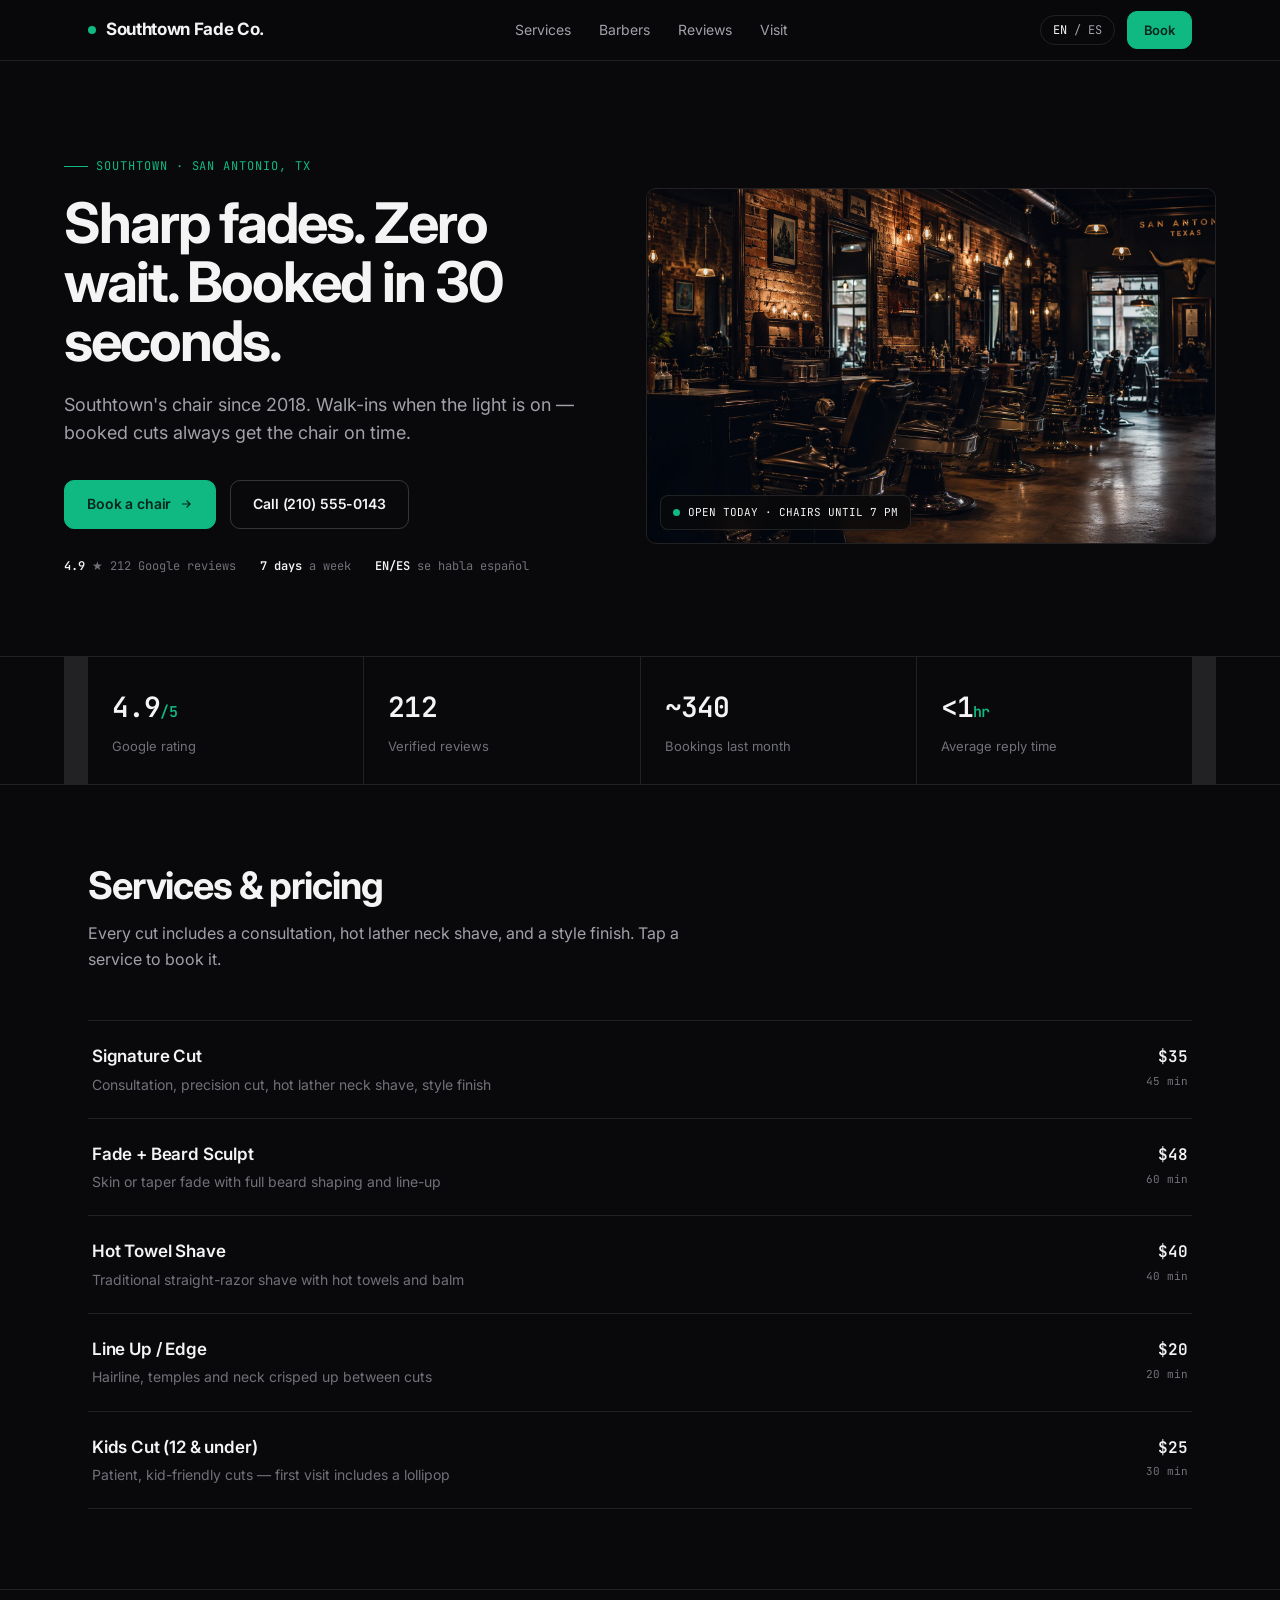
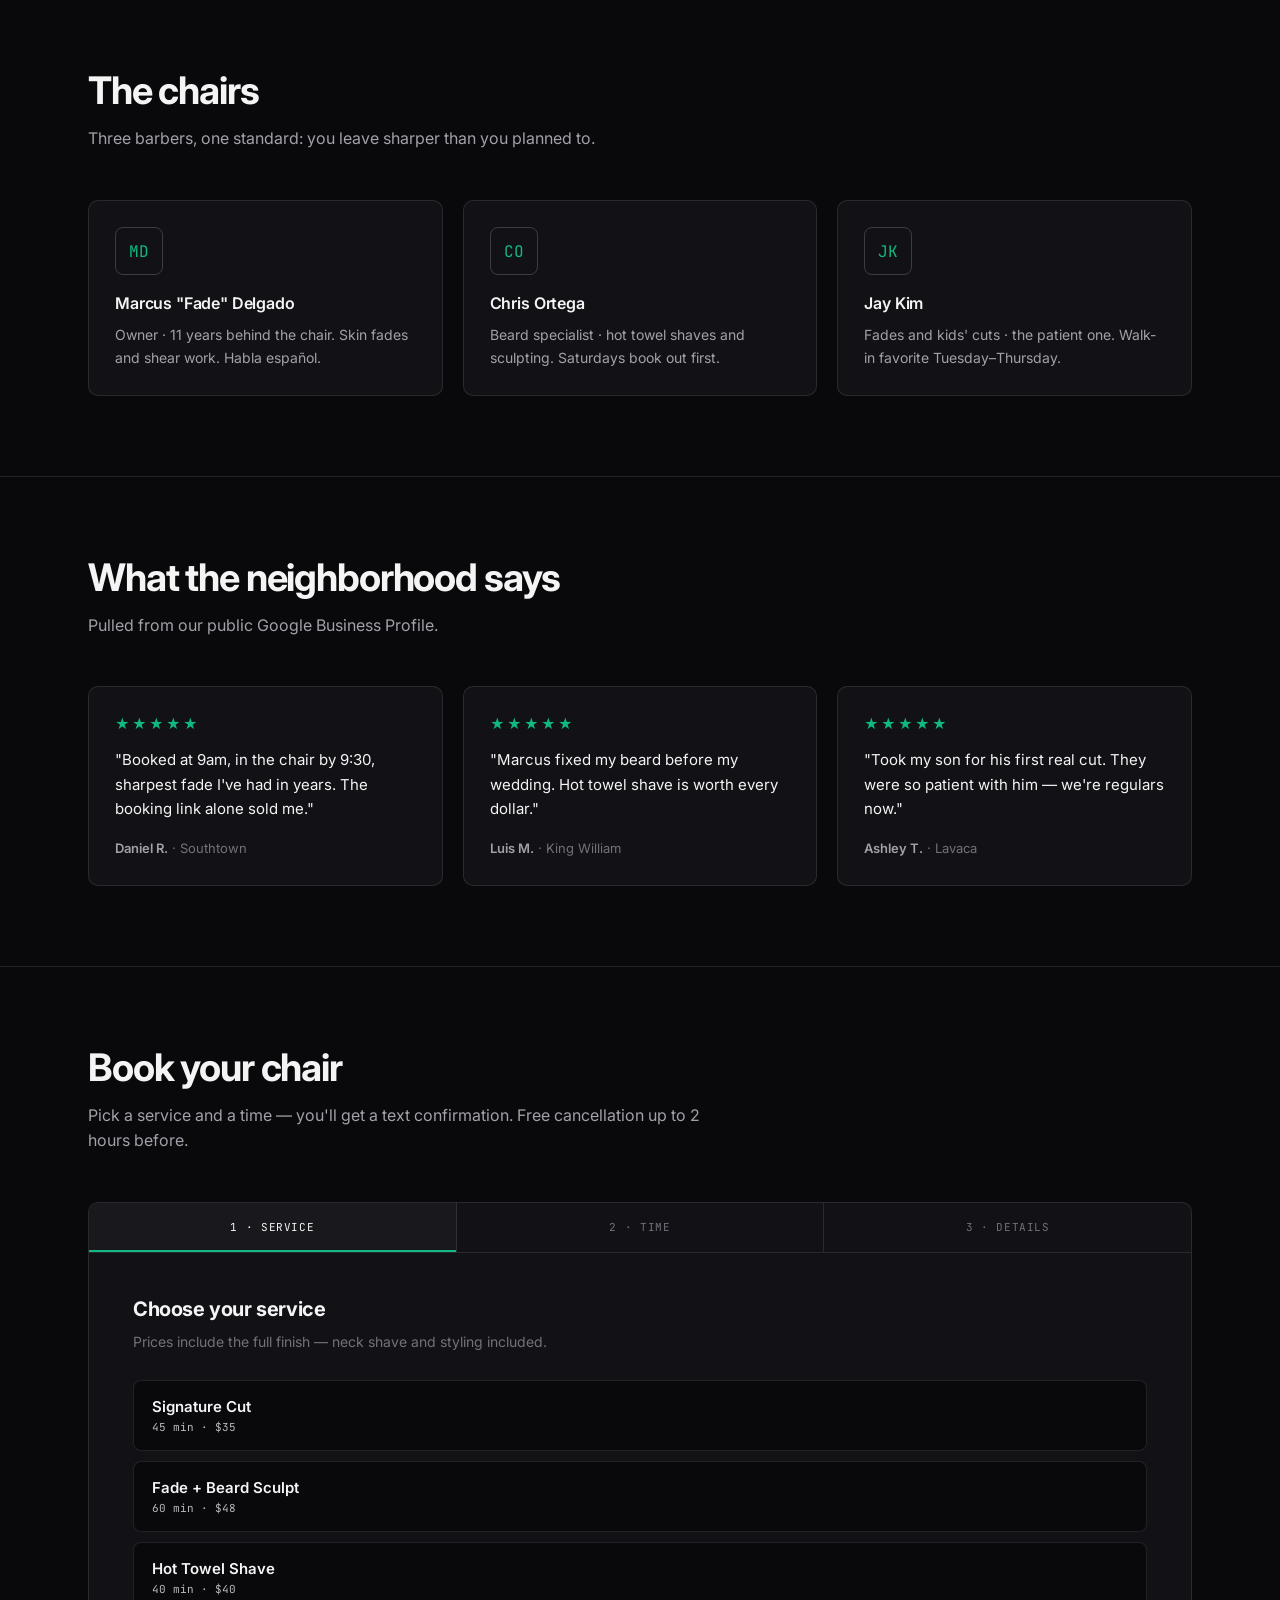
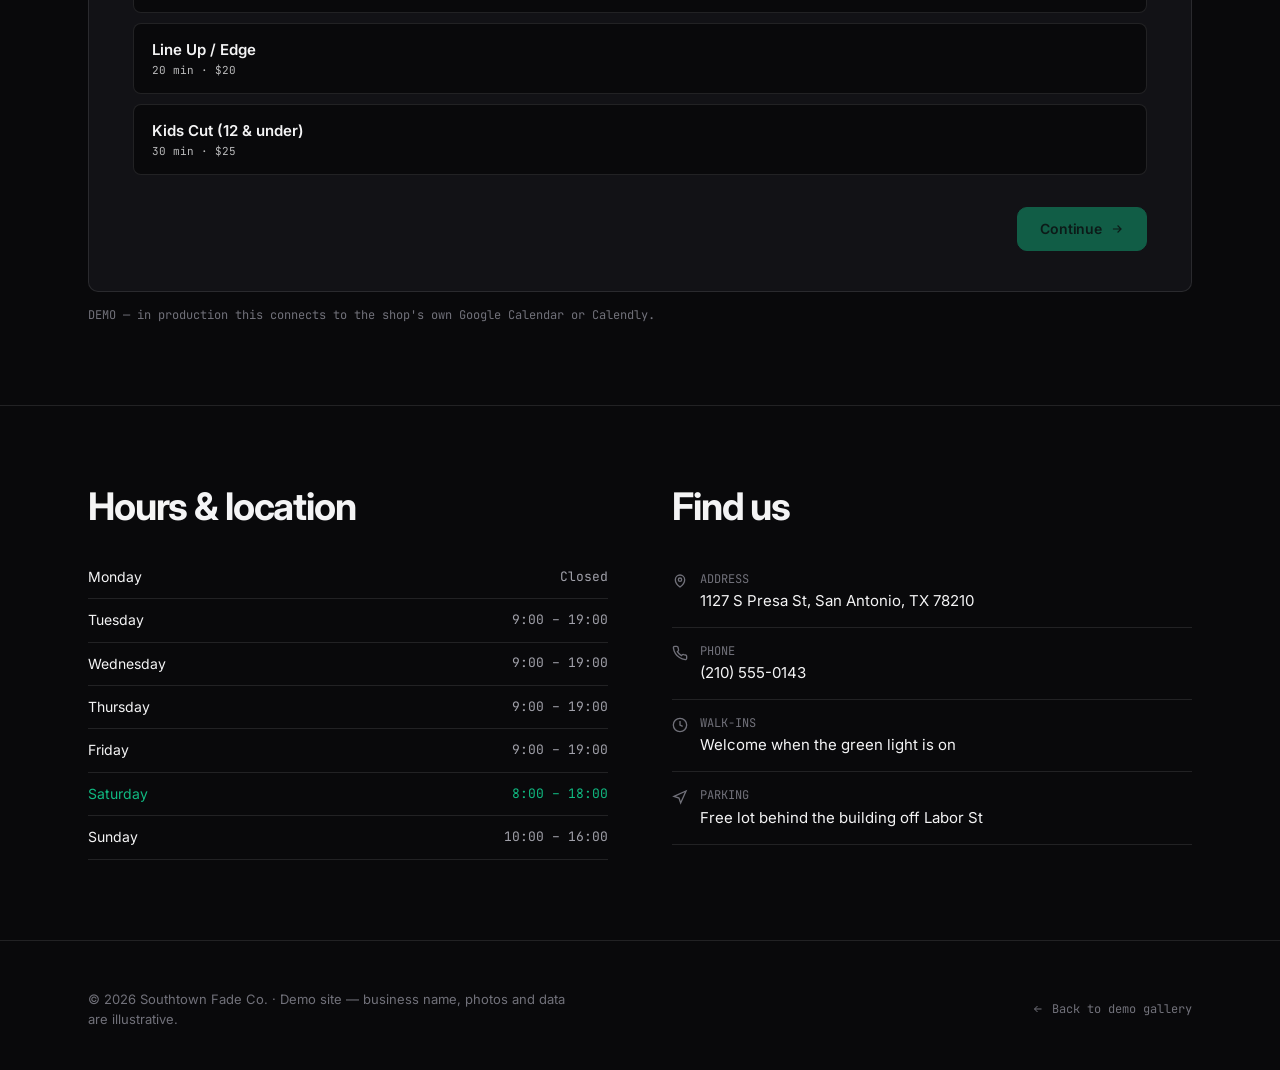
==== app/barbershop.html @ 854df6b5 "refactor: normalize app directory name from 'app 2' to 'app'" ====
<!DOCTYPE html>
<html lang="en">
<head>
<meta charset="UTF-8">
<meta name="viewport" content="width=device-width, initial-scale=1.0">
<title>Southtown Fade Co. — Barbershop · San Antonio, TX</title>
<meta name="description" content="Book a cut at Southtown Fade Co., San Antonio's Southtown barbershop. Fades, beard sculpting, hot towel shaves. Walk-ins welcome.">
<link rel="preconnect" href="https://fonts.googleapis.com">
<link rel="preconnect" href="https://fonts.gstatic.com" crossorigin>
<link href="https://fonts.googleapis.com/css2?family=Inter:wght@400;500;600;700;800&family=JetBrains+Mono:wght@400;500;600&display=swap" rel="stylesheet">
<link rel="stylesheet" href="assets/css/main.css">
<style>:root { --accent: #10b981; }</style>
</head>
<body>

<nav class="nav">
  <div class="container nav-inner">
    <a class="brand" href="#top"><span class="brand-dot"></span>Southtown Fade Co.</a>
    <div class="nav-links">
      <a href="#services" data-i18n="navServices">Services</a>
      <a href="#barbers" data-i18n="navBarbers">Barbers</a>
      <a href="#reviews" data-i18n="navReviews">Reviews</a>
      <a href="#visit" data-i18n="navVisit">Visit</a>
    </div>
    <div class="nav-right">
      <button type="button" class="lang-toggle"><span class="active-lang">EN</span>&nbsp;/&nbsp;<span data-i18n="otherLang">ES</span></button>
      <a class="btn btn-primary btn-sm" href="#book" data-i18n="navBook">Book</a>
    </div>
  </div>
</nav>

<header class="hero" id="top">
  <div class="container hero-grid">
    <div>
      <div class="eyebrow" data-i18n="eyebrow">SOUTHTOWN · SAN ANTONIO, TX</div>
      <h1 data-i18n="h1">Sharp fades. Zero wait. Booked in 30 seconds.</h1>
      <p class="lede" data-i18n="lede">Southtown's chair since 2018. Walk-ins when the light is on — booked cuts always get the chair on time.</p>
      <div class="hero-ctas">
        <a class="btn btn-primary" href="#book"><span data-i18n="ctaBook">Book a chair</span> <svg width="14" height="14" viewBox="0 0 24 24" fill="none" stroke="currentColor" stroke-width="2"><path d="M5 12h14M13 6l6 6-6 6"/></svg></a>
        <a class="btn btn-ghost" href="tel:+12105550143" data-i18n="ctaCall">Call (210) 555-0143</a>
      </div>
      <div class="hero-trust">
        <div class="trust-item"><strong>4.9</strong> <span data-i18n="trust1">★ 212 Google reviews</span></div>
        <div class="trust-item"><strong data-i18n="trust2v">7 days</strong> <span data-i18n="trust2">a week</span></div>
        <div class="trust-item"><strong>EN/ES</strong> <span data-i18n="trust3">se habla español</span></div>
      </div>
    </div>
    <div class="hero-media">
      <img src="assets/img/barbershop-hero.png" alt="Inside Southtown Fade Co.">
      <div class="hero-badge"><span class="pulse"></span><span data-i18n="badge">OPEN TODAY · CHAIRS UNTIL 7 PM</span></div>
    </div>
  </div>
</header>

<div class="metrics">
  <div class="container metrics-row">
    <div class="metric"><div class="metric-value">4.9<span class="unit">/5</span></div><div class="metric-label" data-i18n="m1">Google rating</div></div>
    <div class="metric"><div class="metric-value">212</div><div class="metric-label" data-i18n="m2">Verified reviews</div></div>
    <div class="metric"><div class="metric-value">~340</div><div class="metric-label" data-i18n="m3">Bookings last month</div></div>
    <div class="metric"><div class="metric-value">&lt;1<span class="unit">hr</span></div><div class="metric-label" data-i18n="m4">Average reply time</div></div>
  </div>
</div>

<section class="section" id="services">
  <div class="container">
    <div class="section-head">
      <h2 data-i18n="svcH">Services &amp; pricing</h2>
      <p data-i18n="svcP">Every cut includes a consultation, hot lather neck shave, and a style finish. Tap a service to book it.</p>
    </div>
    <div class="rows">
      <a class="row-item" href="#book"><div class="row-main"><div class="row-name" data-i18n="sv1n">Signature Cut</div><div class="row-desc" data-i18n="sv1d">Consultation, precision cut, hot lather neck shave, style finish</div></div><div class="row-meta"><div class="row-price">$35</div><div class="row-sub" data-i18n="d45">45 min</div></div></a>
      <a class="row-item" href="#book"><div class="row-main"><div class="row-name" data-i18n="sv2n">Fade + Beard Sculpt</div><div class="row-desc" data-i18n="sv2d">Skin or taper fade with full beard shaping and line-up</div></div><div class="row-meta"><div class="row-price">$48</div><div class="row-sub" data-i18n="d60">60 min</div></div></a>
      <a class="row-item" href="#book"><div class="row-main"><div class="row-name" data-i18n="sv3n">Hot Towel Shave</div><div class="row-desc" data-i18n="sv3d">Traditional straight-razor shave with hot towels and balm</div></div><div class="row-meta"><div class="row-price">$40</div><div class="row-sub" data-i18n="d40">40 min</div></div></a>
      <a class="row-item" href="#book"><div class="row-main"><div class="row-name" data-i18n="sv4n">Line Up / Edge</div><div class="row-desc" data-i18n="sv4d">Hairline, temples and neck crisped up between cuts</div></div><div class="row-meta"><div class="row-price">$20</div><div class="row-sub" data-i18n="d20">20 min</div></div></a>
      <a class="row-item" href="#book"><div class="row-main"><div class="row-name" data-i18n="sv5n">Kids Cut (12 &amp; under)</div><div class="row-desc" data-i18n="sv5d">Patient, kid-friendly cuts — first visit includes a lollipop</div></div><div class="row-meta"><div class="row-price">$25</div><div class="row-sub" data-i18n="d30">30 min</div></div></a>
    </div>
  </div>
</section>

<section class="section" id="barbers">
  <div class="container">
    <div class="section-head">
      <h2 data-i18n="teamH">The chairs</h2>
      <p data-i18n="teamP">Three barbers, one standard: you leave sharper than you planned to.</p>
    </div>
    <div class="grid-3">
      <div class="card"><span class="mono" style="display:block; width:48px; height:48px; border:1px solid var(--border-strong); border-radius:8px; text-align:center; line-height:48px; margin-bottom:16px; color:var(--emerald);">MD</span><h3>Marcus "Fade" Delgado</h3><p data-i18n="t1p">Owner · 11 years behind the chair. Skin fades and shear work. Habla español.</p></div>
      <div class="card"><span class="mono" style="display:block; width:48px; height:48px; border:1px solid var(--border-strong); border-radius:8px; text-align:center; line-height:48px; margin-bottom:16px; color:var(--emerald);">CO</span><h3>Chris Ortega</h3><p data-i18n="t2p">Beard specialist · hot towel shaves and sculpting. Saturdays book out first.</p></div>
      <div class="card"><span class="mono" style="display:block; width:48px; height:48px; border:1px solid var(--border-strong); border-radius:8px; text-align:center; line-height:48px; margin-bottom:16px; color:var(--emerald);">JK</span><h3>Jay Kim</h3><p data-i18n="t3p">Fades and kids' cuts · the patient one. Walk-in favorite Tuesday–Thursday.</p></div>
    </div>
  </div>
</section>

<section class="section" id="reviews">
  <div class="container">
    <div class="section-head">
      <h2 data-i18n="revH">What the neighborhood says</h2>
      <p data-i18n="revP">Pulled from our public Google Business Profile.</p>
    </div>
    <div class="grid-3">
      <div class="card"><div class="stars">★★★★★</div><blockquote data-i18n="r1">"Booked at 9am, in the chair by 9:30, sharpest fade I've had in years. The booking link alone sold me."</blockquote><div class="who"><strong>Daniel R.</strong> · Southtown</div></div>
      <div class="card"><div class="stars">★★★★★</div><blockquote data-i18n="r2">"Marcus fixed my beard before my wedding. Hot towel shave is worth every dollar."</blockquote><div class="who"><strong>Luis M.</strong> · King William</div></div>
      <div class="card"><div class="stars">★★★★★</div><blockquote data-i18n="r3">"Took my son for his first real cut. They were so patient with him — we're regulars now."</blockquote><div class="who"><strong>Ashley T.</strong> · Lavaca</div></div>
    </div>
  </div>
</section>

<section class="section" id="book">
  <div class="container">
    <div class="section-head">
      <h2 data-i18n="bookH">Book your chair</h2>
      <p data-i18n="bookP">Pick a service and a time — you'll get a text confirmation. Free cancellation up to 2 hours before.</p>
    </div>
    <div id="booking-root"></div>
    <p class="note" data-i18n="bookNote">DEMO — in production this connects to the shop's own Google Calendar or Calendly.</p>
  </div>
</section>

<section class="section" id="visit">
  <div class="container info-grid">
    <div>
      <div class="section-head" style="margin-bottom:28px;">
        <h2 data-i18n="visitH">Hours &amp; location</h2>
      </div>
      <table class="hours-table">
        <tr data-day="mon"><td data-i18n="dayMon">Monday</td><td data-i18n="closed">Closed</td></tr>
        <tr data-day="tue"><td data-i18n="dayTue">Tuesday</td><td>9:00 – 19:00</td></tr>
        <tr data-day="wed"><td data-i18n="dayWed">Wednesday</td><td>9:00 – 19:00</td></tr>
        <tr data-day="thu"><td data-i18n="dayThu">Thursday</td><td>9:00 – 19:00</td></tr>
        <tr data-day="fri"><td data-i18n="dayFri">Friday</td><td>9:00 – 19:00</td></tr>
        <tr data-day="sat"><td data-i18n="daySat">Saturday</td><td>8:00 – 18:00</td></tr>
        <tr data-day="sun"><td data-i18n="daySun">Sunday</td><td>10:00 – 16:00</td></tr>
      </table>
    </div>
    <div>
      <div class="section-head" style="margin-bottom:28px;">
        <h2 data-i18n="findH">Find us</h2>
      </div>
      <div class="info-line"><svg width="16" height="16" viewBox="0 0 24 24" fill="none" stroke="currentColor" stroke-width="2"><path d="M12 21s-7-5.1-7-11a7 7 0 1 1 14 0c0 5.9-7 11-7 11z"/><circle cx="12" cy="10" r="2.5"/></svg><div><span class="lbl" data-i18n="lblAddress">ADDRESS</span><a href="https://www.google.com/maps/search/?api=1&query=1127+S+Presa+St+San+Antonio+TX+78210" target="_blank" rel="noopener" data-i18n="addr">1127 S Presa St, San Antonio, TX 78210</a></div></div>
      <div class="info-line"><svg width="16" height="16" viewBox="0 0 24 24" fill="none" stroke="currentColor" stroke-width="2"><path d="M22 16.9v3a2 2 0 0 1-2.2 2 19.8 19.8 0 0 1-8.6-3.1 19.5 19.5 0 0 1-6-6A19.8 19.8 0 0 1 2.1 4.2 2 2 0 0 1 4.1 2h3a2 2 0 0 1 2 1.7c.1 1 .4 2 .7 2.9a2 2 0 0 1-.4 2.1L8.1 10a16 16 0 0 0 6 6l1.3-1.3a2 2 0 0 1 2.1-.4c.9.3 1.9.6 2.9.7a2 2 0 0 1 1.6 2z"/></svg><div><span class="lbl" data-i18n="lblPhone">PHONE</span><a href="tel:+12105550143" data-i18n="phone">(210) 555-0143</a></div></div>
      <div class="info-line"><svg width="16" height="16" viewBox="0 0 24 24" fill="none" stroke="currentColor" stroke-width="2"><circle cx="12" cy="12" r="10"/><path d="M12 6v6l4 2"/></svg><div><span class="lbl" data-i18n="lblWalk">WALK-INS</span><span data-i18n="walkin">Welcome when the green light is on</span></div></div>
      <div class="info-line"><svg width="16" height="16" viewBox="0 0 24 24" fill="none" stroke="currentColor" stroke-width="2"><path d="M3 11l18-8-8 18-2.5-7.5z"/></svg><div><span class="lbl" data-i18n="lblPark">PARKING</span><span data-i18n="park">Free lot behind the building off Labor St</span></div></div>
    </div>
  </div>
</section>

<footer class="footer">
  <div class="container footer-inner">
    <p data-i18n="footP">© 2026 Southtown Fade Co. · Demo site — business name, photos and data are illustrative.</p>
    <a class="back-link" href="index.html"><svg width="12" height="12" viewBox="0 0 24 24" fill="none" stroke="currentColor" stroke-width="2"><path d="M19 12H5M11 18l-6-6 6-6"/></svg> <span data-i18n="backGallery">Back to demo gallery</span></a>
  </div>
</footer>

<div class="action-bar">
  <a class="btn btn-ghost" href="tel:+12105550143" data-i18n="abCall">Call now</a>
  <a class="btn btn-primary" href="#book" data-i18n="abBook">Book a chair</a>
</div>

<script>
window.DEMO_SERVICES = [
  { name: "Signature Cut", duration: "45 min", price: "$35" },
  { name: "Fade + Beard Sculpt", duration: "60 min", price: "$48" },
  { name: "Hot Towel Shave", duration: "40 min", price: "$40" },
  { name: "Line Up / Edge", duration: "20 min", price: "$20" },
  { name: "Kids Cut (12 & under)", duration: "30 min", price: "$25" }
];
window.DEMO_BOOKING_TEXT = {
  en: { step1: "SERVICE", step2: "TIME", step3: "DETAILS", s1t: "Choose your service", s1h: "Prices include the full finish — neck shave and styling included.", s2t: "Pick a time", s2h: "Today and tomorrow's live availability.", s3t: "Your details", s3h: "We text a confirmation within minutes.", svc: "SERVICE:", time: "TIME:", next: "Continue", back: "Back", name: "Full name", phone: "Mobile phone", errName: "Please enter your name", errPhone: "Enter a valid phone number", confirm: "Confirm booking", doneT: "You're on the books", doneP: "Demo confirmation — in production you'd get a text and a calendar invite now.", again: "Book another" },
  es: { step1: "SERVICIO", step2: "HORA", step3: "DATOS", s1t: "Elija su servicio", s1h: "Los precios incluyen el acabado completo.", s2t: "Elija una hora", s2h: "Disponibilidad de hoy y mañana.", s3t: "Sus datos", s3h: "Le enviamos un mensaje de confirmación en minutos.", svc: "SERVICIO:", time: "HORA:", next: "Continuar", back: "Atrás", name: "Nombre completo", phone: "Teléfono móvil", errName: "Ingrese su nombre", errPhone: "Ingrese un número válido", confirm: "Confirmar cita", doneT: "Cita registrada", doneP: "Confirmación de demo — en producción recibiría un mensaje y una invitación de calendario.", again: "Reservar otra" }
};
window.I18N = {
  en: {
    navServices: "Services", navBarbers: "Barbers", navReviews: "Reviews", navVisit: "Visit", navBook: "Book", otherLang: "ES",
    eyebrow: "SOUTHTOWN · SAN ANTONIO, TX",
    h1: "Sharp fades. Zero wait. Booked in 30 seconds.",
    lede: "Southtown's chair since 2018. Walk-ins when the light is on — booked cuts always get the chair on time.",
    ctaBook: "Book a chair", ctaCall: "Call (210) 555-0143",
    trust1: "★ 212 Google reviews", trust2: "a week", trust2v: "7 days", trust3: "se habla español",
    badge: "OPEN TODAY · CHAIRS UNTIL 7 PM",
    m1: "Google rating", m2: "Verified reviews", m3: "Bookings last month", m4: "Average reply time",
    svcH: "Services & pricing", svcP: "Every cut includes a consultation, hot lather neck shave, and a style finish. Tap a service to book it.",
    sv1n: "Signature Cut", sv1d: "Consultation, precision cut, hot lather neck shave, style finish", d45: "45 min",
    sv2n: "Fade + Beard Sculpt", sv2d: "Skin or taper fade with full beard shaping and line-up", d60: "60 min",
    sv3n: "Hot Towel Shave", sv3d: "Traditional straight-razor shave with hot towels and balm", d40: "40 min",
    sv4n: "Line Up / Edge", sv4d: "Hairline, temples and neck crisped up between cuts", d20: "20 min",
    sv5n: "Kids Cut (12 & under)", sv5d: "Patient, kid-friendly cuts — first visit includes a lollipop", d30: "30 min",
    teamH: "The chairs", teamP: "Three barbers, one standard: you leave sharper than you planned to.",
    t1p: "Owner · 11 years behind the chair. Skin fades and shear work. Habla español.",
    t2p: "Beard specialist · hot towel shaves and sculpting. Saturdays book out first.",
    t3p: "Fades and kids' cuts · the patient one. Walk-in favorite Tuesday–Thursday.",
    revH: "What the neighborhood says", revP: "Pulled from our public Google Business Profile.",
    r1: "\"Booked at 9am, in the chair by 9:30, sharpest fade I've had in years. The booking link alone sold me.\"",
    r2: "\"Marcus fixed my beard before my wedding. Hot towel shave is worth every dollar.\"",
    r3: "\"Took my son for his first real cut. They were so patient with him — we're regulars now.\"",
    bookH: "Book your chair", bookP: "Pick a service and a time — you'll get a text confirmation. Free cancellation up to 2 hours before.",
    bookNote: "DEMO — in production this connects to the shop's own Google Calendar or Calendly.",
    visitH: "Hours & location", findH: "Find us",
    dayMon: "Monday", dayTue: "Tuesday", dayWed: "Wednesday", dayThu: "Thursday", dayFri: "Friday", daySat: "Saturday", daySun: "Sunday", closed: "Closed",
    lblAddress: "ADDRESS", addr: "1127 S Presa St, San Antonio, TX 78210", lblPhone: "PHONE", phone: "(210) 555-0143",
    lblWalk: "WALK-INS", walkin: "Welcome when the green light is on", lblPark: "PARKING", park: "Free lot behind the building off Labor St",
    footP: "© 2026 Southtown Fade Co. · Demo site — business name, photos and data are illustrative.",
    backGallery: "Back to demo gallery", abCall: "Call now", abBook: "Book a chair"
  },
  es: {
    navServices: "Servicios", navBarbers: "Barberos", navReviews: "Reseñas", navVisit: "Visítanos", navBook: "Cita", otherLang: "EN",
    eyebrow: "SOUTHTOWN · SAN ANTONIO, TX",
    h1: "Cortes precisos. Sin espera. Cita en 30 segundos.",
    lede: "La silla de Southtown desde 2018. Sin cita cuando el letrero está encendido — con cita, la silla le espera a tiempo.",
    ctaBook: "Reservar silla", ctaCall: "Llamar (210) 555-0143",
    trust1: "★ 212 reseñas de Google", trust2: "a la semana", trust2v: "7 días", trust3: "se habla español",
    badge: "ABIERTO HOY · SILLAS HASTA LAS 7 PM",
    m1: "Calificación en Google", m2: "Reseñas verificadas", m3: "Citas el mes pasado", m4: "Tiempo de respuesta",
    svcH: "Servicios y precios", svcP: "Cada corte incluye consulta, afeitado de nuca con toalla caliente y peinado final. Toque un servicio para reservarlo.",
    sv1n: "Corte Signature", sv1d: "Consulta, corte de precisión, nuca con toalla caliente, peinado final", d45: "45 min",
    sv2n: "Fade + Barba", sv2d: "Fade a piel o degradado con perfilado completo de barba", d60: "60 min",
    sv3n: "Afeitado a Navaja", sv3d: "Afeitado tradicional con toallas calientes y bálsamo", d40: "40 min",
    sv4n: "Perfilado", sv4d: "Línea, patillas y nuca definidas entre cortes", d20: "20 min",
    sv5n: "Corte niños (12 o menos)", sv5d: "Cortes pacientes para niños — la primera visita incluye paleta", d30: "30 min",
    teamH: "Las sillas", teamP: "Tres barberos, un solo estándar: sale más nítido de lo que planeaba.",
    t1p: "Dueño · 11 años de experiencia. Fades a piel y tijera. Habla español.",
    t2p: "Especialista en barba · afeitados con toalla caliente. Los sábados se llenan primero.",
    t3p: "Fades y cortes de niños · el paciente. Favorito de los que llegan sin cita de martes a jueves.",
    revH: "Lo que dice el vecindario", revP: "Tomadas de nuestro perfil público de Google Business.",
    r1: "\"Reservé a las 9am, a las 9:30 estaba en la silla. El fade más preciso que he tenido en años.\"",
    r2: "\"Marcus arregló mi barba antes de mi boda. El afeitado con toalla caliente vale cada dólar.\"",
    r3: "\"Llevé a mi hijo a su primer corte de verdad. Tanta paciencia con él — ya somos clientes fijos.\"",
    bookH: "Reserve su silla", bookP: "Elija servicio y hora — recibirá confirmación por mensaje. Cancelación gratis hasta 2 horas antes.",
    bookNote: "DEMO — en producción esto se conecta al Google Calendar o Calendly de la barbería.",
    visitH: "Horarios y ubicación", findH: "Encuéntrenos",
    dayMon: "Lunes", dayTue: "Martes", dayWed: "Miércoles", dayThu: "Jueves", dayFri: "Viernes", daySat: "Sábado", daySun: "Domingo", closed: "Cerrado",
    lblAddress: "DIRECCIÓN", addr: "1127 S Presa St, San Antonio, TX 78210", lblPhone: "TELÉFONO", phone: "(210) 555-0143",
    lblWalk: "SIN CITA", walkin: "Bienvenidos cuando el letrero verde está encendido", lblPark: "ESTACIONAMIENTO", park: "Lote gratis detrás del edificio por Labor St",
    footP: "© 2026 Southtown Fade Co. · Sitio demo — nombre, fotos y datos son ilustrativos.",
    backGallery: "Volver a la galería", abCall: "Llamar", abBook: "Reservar"
  }
};
</script>
<script src="assets/js/main.js"></script>
</body>
</html>
---- app/assets/css/main.css ----
/* ============================================================
   Dark Modern demo system — Zinc-950 canvas, 1px borders,
   Inter tight + JetBrains Mono. No shadows, no gradients.
   ============================================================ */

:root {
  --bg: #09090b;
  --surface: #121216;
  --surface-2: #18181d;
  --border: rgba(255, 255, 255, 0.1);
  --border-strong: rgba(255, 255, 255, 0.18);
  --text: #f4f4f5;
  --muted: #a1a1aa;
  --faint: #71717a;
  --emerald: #10b981;
  --cobalt: #3b82f6;
  --danger: #f87171;
  --sans: "Inter", -apple-system, BlinkMacSystemFont, "Segoe UI", Roboto, sans-serif;
  --mono: "JetBrains Mono", ui-monospace, SFMono-Regular, Menlo, monospace;
  --ease: cubic-bezier(0.2, 1, 0.2, 1);
  --radius: 10px;
}

* { margin: 0; padding: 0; box-sizing: border-box; }

html { scroll-behavior: smooth; }

body {
  background: var(--bg);
  color: var(--text);
  font-family: var(--sans);
  font-size: 16px;
  line-height: 1.6;
  -webkit-font-smoothing: antialiased;
  padding-bottom: 72px; /* room for mobile action bar */
}

img { display: block; max-width: 100%; }

a { color: inherit; text-decoration: none; }

.container { max-width: 1152px; margin: 0 auto; padding: 0 24px; }

.mono { font-family: var(--mono); }

::selection { background: rgba(16, 185, 129, 0.3); }

:focus-visible {
  outline: 2px solid var(--cobalt);
  outline-offset: 2px;
  border-radius: 4px;
}

/* ---------- Nav ---------- */
.nav {
  position: sticky;
  top: 0;
  z-index: 50;
  background: rgba(9, 9, 11, 0.82);
  backdrop-filter: blur(12px);
  border-bottom: 1px solid var(--border);
}
.nav-inner {
  display: flex;
  align-items: center;
  justify-content: space-between;
  height: 60px;
  gap: 16px;
}
.brand {
  font-weight: 700;
  letter-spacing: -0.02em;
  font-size: 17px;
  display: flex;
  align-items: center;
  gap: 10px;
  white-space: nowrap;
}
.brand-dot { width: 8px; height: 8px; border-radius: 50%; background: var(--accent, var(--emerald)); }
.nav-links { display: flex; gap: 28px; align-items: center; }
.nav-links a {
  font-size: 14px;
  color: var(--muted);
  transition: color 160ms var(--ease);
}
.nav-links a:hover { color: var(--text); }
.nav-right { display: flex; align-items: center; gap: 12px; }
@media (max-width: 899px) { .nav-links { display: none; } }

.lang-toggle {
  font-family: var(--mono);
  font-size: 12px;
  color: var(--muted);
  border: 1px solid var(--border);
  background: transparent;
  border-radius: 999px;
  padding: 6px 12px;
  cursor: pointer;
  transition: border-color 160ms var(--ease), color 160ms var(--ease);
}
.lang-toggle:hover { border-color: var(--border-strong); color: var(--text); }
.lang-toggle .active-lang { color: var(--text); }

/* ---------- Buttons ---------- */
.btn {
  display: inline-flex;
  align-items: center;
  justify-content: center;
  gap: 8px;
  font-family: var(--sans);
  font-size: 14px;
  font-weight: 600;
  letter-spacing: -0.01em;
  padding: 12px 22px;
  border-radius: var(--radius);
  border: 1px solid transparent;
  cursor: pointer;
  transition: background 180ms var(--ease), border-color 180ms var(--ease), color 180ms var(--ease);
  min-height: 44px;
}
.btn svg { transition: transform 180ms var(--ease); }
.btn:hover svg { transform: translateX(3px); }
.btn-primary { background: var(--accent, var(--emerald)); color: #06251b; border-color: var(--accent, var(--emerald)); }
.btn-primary:hover { filter: brightness(1.1); }
.btn-cobalt { background: var(--cobalt); color: #fff; border-color: var(--cobalt); }
.btn-cobalt:hover { filter: brightness(1.12); }
.btn-ghost { background: transparent; color: var(--text); border-color: var(--border-strong); }
.btn-ghost:hover { border-color: rgba(255, 255, 255, 0.35); }
.btn-sm { padding: 8px 16px; min-height: 38px; font-size: 13px; }
.btn-block { width: 100%; }
.btn:disabled { opacity: 0.45; cursor: not-allowed; }

/* ---------- Hero ---------- */
.hero { border-bottom: 1px solid var(--border); }
.hero-grid {
  display: grid;
  gap: 48px;
  padding: 72px 0 64px;
  align-items: center;
}
@media (min-width: 1024px) {
  .hero-grid { grid-template-columns: 1fr 1.1fr; gap: 64px; padding: 96px 0 80px; }
}
.eyebrow {
  font-family: var(--mono);
  font-size: 12px;
  letter-spacing: 0.08em;
  color: var(--accent, var(--emerald));
  margin-bottom: 18px;
  display: flex;
  align-items: center;
  gap: 8px;
}
.eyebrow::before { content: ""; width: 24px; height: 1px; background: var(--accent, var(--emerald)); }
.hero h1 {
  font-size: clamp(34px, 5vw, 56px);
  line-height: 1.05;
  letter-spacing: -0.035em;
  font-weight: 700;
  margin-bottom: 20px;
}
.hero p.lede { color: var(--muted); font-size: 18px; max-width: 54ch; margin-bottom: 32px; }
.hero-ctas { display: flex; gap: 14px; flex-wrap: wrap; }
.hero-trust { margin-top: 28px; display: flex; gap: 24px; flex-wrap: wrap; }
.trust-item { font-family: var(--mono); font-size: 12px; color: var(--faint); }
.trust-item strong { color: var(--text); font-weight: 600; }

.hero-media { position: relative; }
.hero-media img {
  width: 100%;
  aspect-ratio: 16 / 10;
  object-fit: cover;
  border-radius: var(--radius);
  border: 1px solid var(--border);
}
.hero-badge {
  position: absolute;
  bottom: 14px;
  left: 14px;
  font-family: var(--mono);
  font-size: 11px;
  color: var(--text);
  background: rgba(9, 9, 11, 0.78);
  backdrop-filter: blur(8px);
  border: 1px solid var(--border);
  border-radius: 8px;
  padding: 8px 12px;
  display: flex;
  align-items: center;
  gap: 8px;
}
.pulse { width: 7px; height: 7px; border-radius: 50%; background: var(--accent, var(--emerald)); animation: pulse 2s infinite; }
@keyframes pulse { 0%, 100% { opacity: 1; } 50% { opacity: 0.35; } }
@media (prefers-reduced-motion: reduce) { .pulse { animation: none; } }

/* ---------- Metrics strip ---------- */
.metrics { border-bottom: 1px solid var(--border); }
.metrics-row {
  display: grid;
  grid-template-columns: repeat(2, 1fr);
  gap: 1px;
  background: var(--border);
}
@media (min-width: 768px) { .metrics-row { grid-template-columns: repeat(4, 1fr); } }
.metric {
  background: var(--bg);
  padding: 28px 24px;
}
.metric-value {
  font-family: var(--mono);
  font-size: 28px;
  font-weight: 600;
  letter-spacing: -0.03em;
  color: var(--text);
}
.metric-value .unit { font-size: 15px; color: var(--accent, var(--emerald)); }
.metric-label { font-size: 13px; color: var(--faint); margin-top: 6px; }

/* ---------- Sections ---------- */
.section { padding: 80px 0; border-bottom: 1px solid var(--border); }
.section-head { max-width: 640px; margin-bottom: 48px; }
.section-head h2 {
  font-size: clamp(26px, 3.4vw, 38px);
  letter-spacing: -0.03em;
  line-height: 1.1;
  font-weight: 700;
  margin-bottom: 14px;
}
.section-head p { color: var(--muted); font-size: 16px; }

/* ---------- Service / menu rows ---------- */
.rows { border-top: 1px solid var(--border); }
.row-item {
  display: flex;
  align-items: baseline;
  justify-content: space-between;
  gap: 24px;
  padding: 22px 4px;
  border-bottom: 1px solid var(--border);
  transition: background 160ms var(--ease), padding 160ms var(--ease);
  cursor: pointer;
}
.row-item:hover { background: var(--surface); padding-left: 14px; padding-right: 14px; }
.row-main { min-width: 0; }
.row-name { font-weight: 600; font-size: 17px; letter-spacing: -0.01em; }
.row-desc { font-size: 14px; color: var(--faint); margin-top: 3px; }
.row-meta { text-align: right; white-space: nowrap; }
.row-price { font-family: var(--mono); font-size: 16px; font-weight: 600; color: var(--text); }
.row-sub { font-family: var(--mono); font-size: 11px; color: var(--faint); margin-top: 3px; }

/* ---------- Cards grid (reviews / features) ---------- */
.grid-3 { display: grid; gap: 20px; }
@media (min-width: 900px) { .grid-3 { grid-template-columns: repeat(3, 1fr); } }
.grid-2 { display: grid; gap: 20px; }
@media (min-width: 900px) { .grid-2 { grid-template-columns: repeat(2, 1fr); } }

.card {
  background: var(--surface);
  border: 1px solid var(--border);
  border-radius: var(--radius);
  padding: 26px;
}
.card .stars { color: var(--accent, var(--emerald)); font-size: 14px; letter-spacing: 2px; margin-bottom: 12px; }
.card blockquote { font-size: 15px; color: var(--text); line-height: 1.65; }
.card .who { margin-top: 16px; font-size: 13px; color: var(--faint); }
.card .who strong { color: var(--muted); font-weight: 600; }
.card h3 { font-size: 16px; font-weight: 600; letter-spacing: -0.01em; margin-bottom: 8px; }
.card p { font-size: 14px; color: var(--muted); }

/* ---------- Info / hours block ---------- */
.info-grid { display: grid; gap: 40px; }
@media (min-width: 900px) { .info-grid { grid-template-columns: 1fr 1fr; gap: 64px; } }
.hours-table { width: 100%; border-collapse: collapse; font-size: 14px; }
.hours-table td { padding: 10px 0; border-bottom: 1px solid var(--border); }
.hours-table td:last-child { text-align: right; font-family: var(--mono); font-size: 13px; color: var(--muted); }
.hours-table tr.today td { color: var(--accent, var(--emerald)); }
.hours-table tr.today td:last-child { color: var(--accent, var(--emerald)); }
.info-line { display: flex; gap: 12px; align-items: flex-start; padding: 14px 0; border-bottom: 1px solid var(--border); font-size: 15px; }
.info-line svg { flex-shrink: 0; margin-top: 3px; color: var(--faint); }
.info-line a { color: var(--text); }
.info-line a:hover { color: var(--accent, var(--emerald)); }
.info-line .lbl { font-size: 12px; font-family: var(--mono); color: var(--faint); display: block; }

/* ---------- Forms ---------- */
.form { display: grid; gap: 18px; }
.field label { display: block; font-size: 13px; font-weight: 600; margin-bottom: 7px; letter-spacing: -0.01em; }
.field input, .field select, .field textarea {
  width: 100%;
  background: var(--surface);
  border: 1px solid var(--border);
  border-radius: var(--radius);
  color: var(--text);
  font-family: var(--sans);
  font-size: 15px;
  padding: 12px 14px;
  transition: border-color 160ms var(--ease);
  min-height: 46px;
}
.field textarea { min-height: 110px; resize: vertical; }
.field input:focus, .field select:focus, .field textarea:focus {
  outline: none;
  border-color: var(--accent, var(--emerald));
}
.field .err { display: none; font-size: 12px; color: var(--danger); margin-top: 6px; font-family: var(--mono); }
.field.invalid input, .field.invalid select, .field.invalid textarea { border-color: var(--danger); }
.field.invalid .err { display: block; }
.form-success {
  display: none;
  background: var(--surface);
  border: 1px solid var(--accent, var(--emerald));
  border-radius: var(--radius);
  padding: 28px;
  text-align: center;
}
.form-success.show { display: block; }
.form-success .ref { font-family: var(--mono); font-size: 13px; color: var(--accent, var(--emerald)); margin-top: 10px; }

/* ---------- Booking flow ---------- */
.booking-shell { background: var(--surface); border: 1px solid var(--border); border-radius: var(--radius); overflow: hidden; }
.booking-steps { display: flex; border-bottom: 1px solid var(--border); }
.bstep { flex: 1; padding: 16px 12px; font-family: var(--mono); font-size: 11px; letter-spacing: 0.06em; color: var(--faint); border-right: 1px solid var(--border); text-align: center; transition: color 160ms var(--ease), background 160ms var(--ease); }
.bstep:last-child { border-right: none; }
.bstep.on { color: var(--text); background: var(--surface-2); box-shadow: inset 0 -2px 0 var(--accent, var(--emerald)); }
.bstep.done { color: var(--accent, var(--emerald)); }
.booking-pane { padding: 32px 28px; }
@media (min-width: 768px) { .booking-pane { padding: 40px 44px; } }
.booking-pane h3 { font-size: 20px; letter-spacing: -0.02em; margin-bottom: 6px; }
.booking-pane .hint { font-size: 14px; color: var(--faint); margin-bottom: 26px; }
.slot-grid { display: grid; grid-template-columns: repeat(3, 1fr); gap: 10px; }
@media (min-width: 768px) { .slot-grid { grid-template-columns: repeat(4, 1fr); } }
.slot {
  font-family: var(--mono);
  font-size: 13px;
  padding: 12px 8px;
  text-align: center;
  background: var(--bg);
  border: 1px solid var(--border);
  border-radius: 8px;
  color: var(--text);
  cursor: pointer;
  transition: border-color 160ms var(--ease), background 160ms var(--ease);
  min-height: 44px;
}
.slot:hover { border-color: var(--border-strong); }
.slot.sel { background: var(--accent, var(--emerald)); color: #06251b; border-color: var(--accent, var(--emerald)); font-weight: 600; }
.slot.off { opacity: 0.3; cursor: not-allowed; text-decoration: line-through; }
.bk-nav { display: flex; justify-content: space-between; margin-top: 32px; gap: 12px; }
.bk-summary { font-family: var(--mono); font-size: 12px; color: var(--faint); border: 1px dashed var(--border); border-radius: 8px; padding: 14px 16px; margin-bottom: 24px; display: flex; flex-wrap: wrap; gap: 8px 24px; }
.bk-summary span b { color: var(--text); font-weight: 600; }
.bk-confirm { text-align: center; padding: 20px 0; }
.bk-confirm .big-check { width: 56px; height: 56px; margin: 0 auto 20px; border-radius: 50%; border: 1px solid var(--accent, var(--emerald)); display: flex; align-items: center; justify-content: center; color: var(--accent, var(--emerald)); }
.bk-confirm h3 { margin-bottom: 8px; }
.bk-confirm p { color: var(--muted); font-size: 15px; max-width: 46ch; margin: 0 auto; }
.bk-confirm .ref { font-family: var(--mono); font-size: 13px; color: var(--accent, var(--emerald)); margin-top: 16px; }

/* ---------- Gallery (index) ---------- */
.ticker-wrap { border-bottom: 1px solid var(--border); overflow: hidden; background: var(--surface); }
.ticker { display: flex; width: max-content; animation: ticker 36s linear infinite; }
.ticker:hover { animation-play-state: paused; }
.ticker span { font-family: var(--mono); font-size: 12px; color: var(--faint); padding: 12px 28px; white-space: nowrap; }
.ticker span b { color: var(--muted); font-weight: 500; }
@keyframes ticker { from { transform: translateX(0); } to { transform: translateX(-50%); } }
@media (prefers-reduced-motion: reduce) { .ticker { animation: none; } }

.tpl-grid { display: grid; gap: 24px; }
@media (min-width: 900px) { .tpl-grid { grid-template-columns: 1fr 1fr; } }
.tpl-card {
  background: var(--surface);
  border: 1px solid var(--border);
  border-radius: var(--radius);
  overflow: hidden;
  display: flex;
  flex-direction: column;
  transition: border-color 180ms var(--ease);
}
.tpl-card:hover { border-color: var(--border-strong); }
.tpl-card img { width: 100%; aspect-ratio: 16 / 9; object-fit: cover; border-bottom: 1px solid var(--border); transition: transform 400ms var(--ease); }
.tpl-card:hover img { transform: scale(1.02); }
.tpl-body { padding: 24px; flex: 1; display: flex; flex-direction: column; }
.tpl-tag { font-family: var(--mono); font-size: 11px; letter-spacing: 0.1em; margin-bottom: 12px; display: inline-flex; align-items: center; gap: 8px; }
.tpl-tag.emerald { color: var(--emerald); }
.tpl-tag.cobalt { color: var(--cobalt); }
.tpl-tag::before { content: ""; width: 6px; height: 6px; border-radius: 50%; background: currentColor; }
.tpl-body h3 { font-size: 20px; letter-spacing: -0.02em; margin-bottom: 8px; }
.tpl-body p { font-size: 14px; color: var(--muted); margin-bottom: 18px; }
.tpl-feats { display: flex; flex-wrap: wrap; gap: 8px; margin-bottom: 22px; }
.tpl-feats span { font-family: var(--mono); font-size: 11px; color: var(--faint); border: 1px solid var(--border); border-radius: 999px; padding: 4px 10px; }
.tpl-body .btn { margin-top: auto; align-self: flex-start; }

.process-num { font-family: var(--mono); font-size: 13px; color: var(--accent, var(--emerald)); display: block; margin-bottom: 12px; }

/* ---------- Footer ---------- */
.footer { padding: 48px 0 40px; }
.footer-inner { display: flex; justify-content: space-between; gap: 24px; flex-wrap: wrap; align-items: center; }
.footer p { font-size: 13px; color: var(--faint); max-width: 62ch; }
.footer .mono { font-size: 12px; color: var(--faint); }

/* ---------- Sticky mobile action bar ---------- */
.action-bar {
  position: fixed;
  bottom: 0;
  left: 0;
  right: 0;
  z-index: 60;
  display: flex;
  gap: 10px;
  padding: 12px 16px calc(12px + env(safe-area-inset-bottom));
  background: rgba(9, 9, 11, 0.92);
  backdrop-filter: blur(12px);
  border-top: 1px solid var(--border);
}
.action-bar .btn { flex: 1; }
@media (min-width: 900px) { .action-bar { display: none; } body { padding-bottom: 0; } }

/* ---------- Toast ---------- */
.toast {
  position: fixed;
  bottom: 92px;
  left: 50%;
  transform: translateX(-50%) translateY(8px);
  background: var(--surface-2);
  border: 1px solid var(--border-strong);
  color: var(--text);
  font-size: 13px;
  font-family: var(--mono);
  padding: 12px 18px;
  border-radius: 8px;
  opacity: 0;
  pointer-events: none;
  transition: opacity 200ms var(--ease), transform 200ms var(--ease);
  z-index: 70;
  max-width: calc(100vw - 48px);
  text-align: center;
}
.toast.show { opacity: 1; transform: translateX(-50%) translateY(0); }

/* ---------- Utility ---------- */
.split { display: grid; gap: 40px; align-items: start; }
@media (min-width: 900px) { .split { grid-template-columns: 1fr 1fr; gap: 64px; } }
.note { font-size: 12px; color: var(--faint); font-family: var(--mono); margin-top: 14px; }
.back-link { font-family: var(--mono); font-size: 12px; color: var(--faint); display: inline-flex; align-items: center; gap: 8px; transition: color 160ms var(--ease); }
.back-link:hover { color: var(--text); }
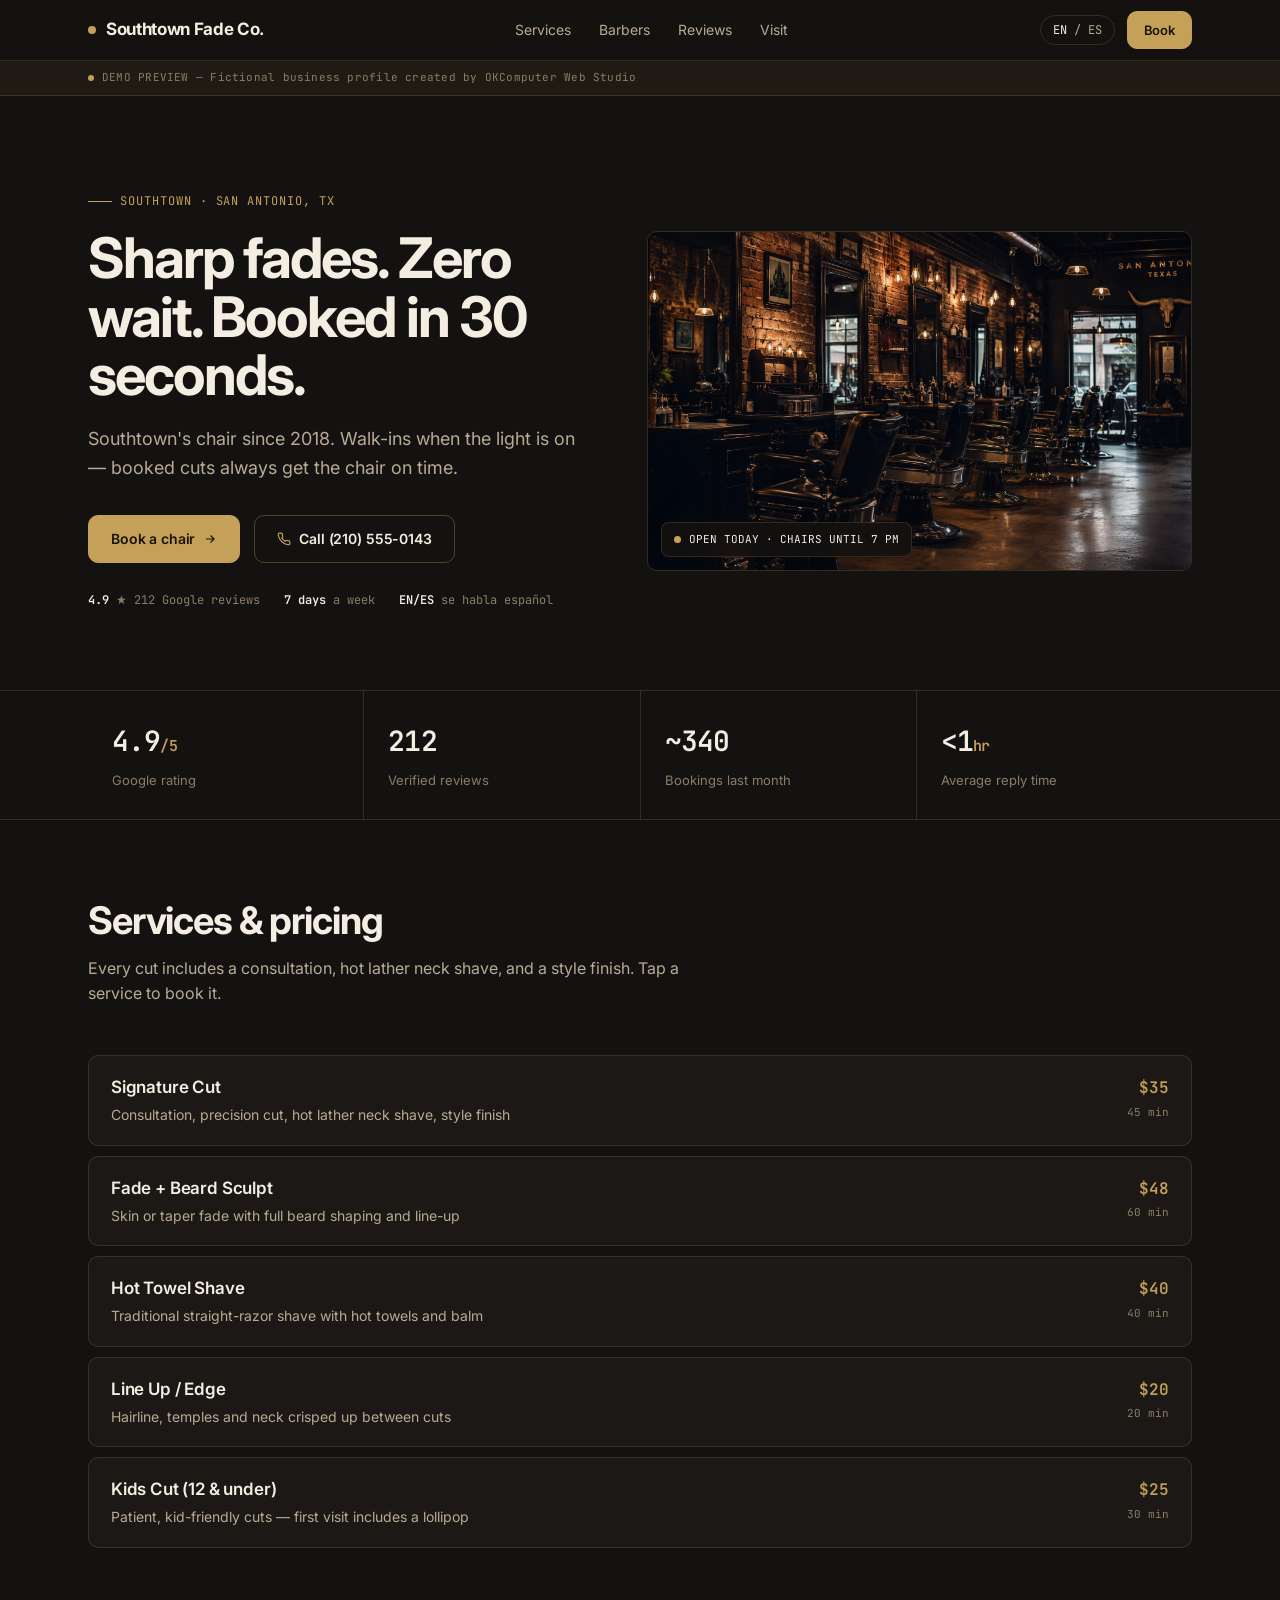
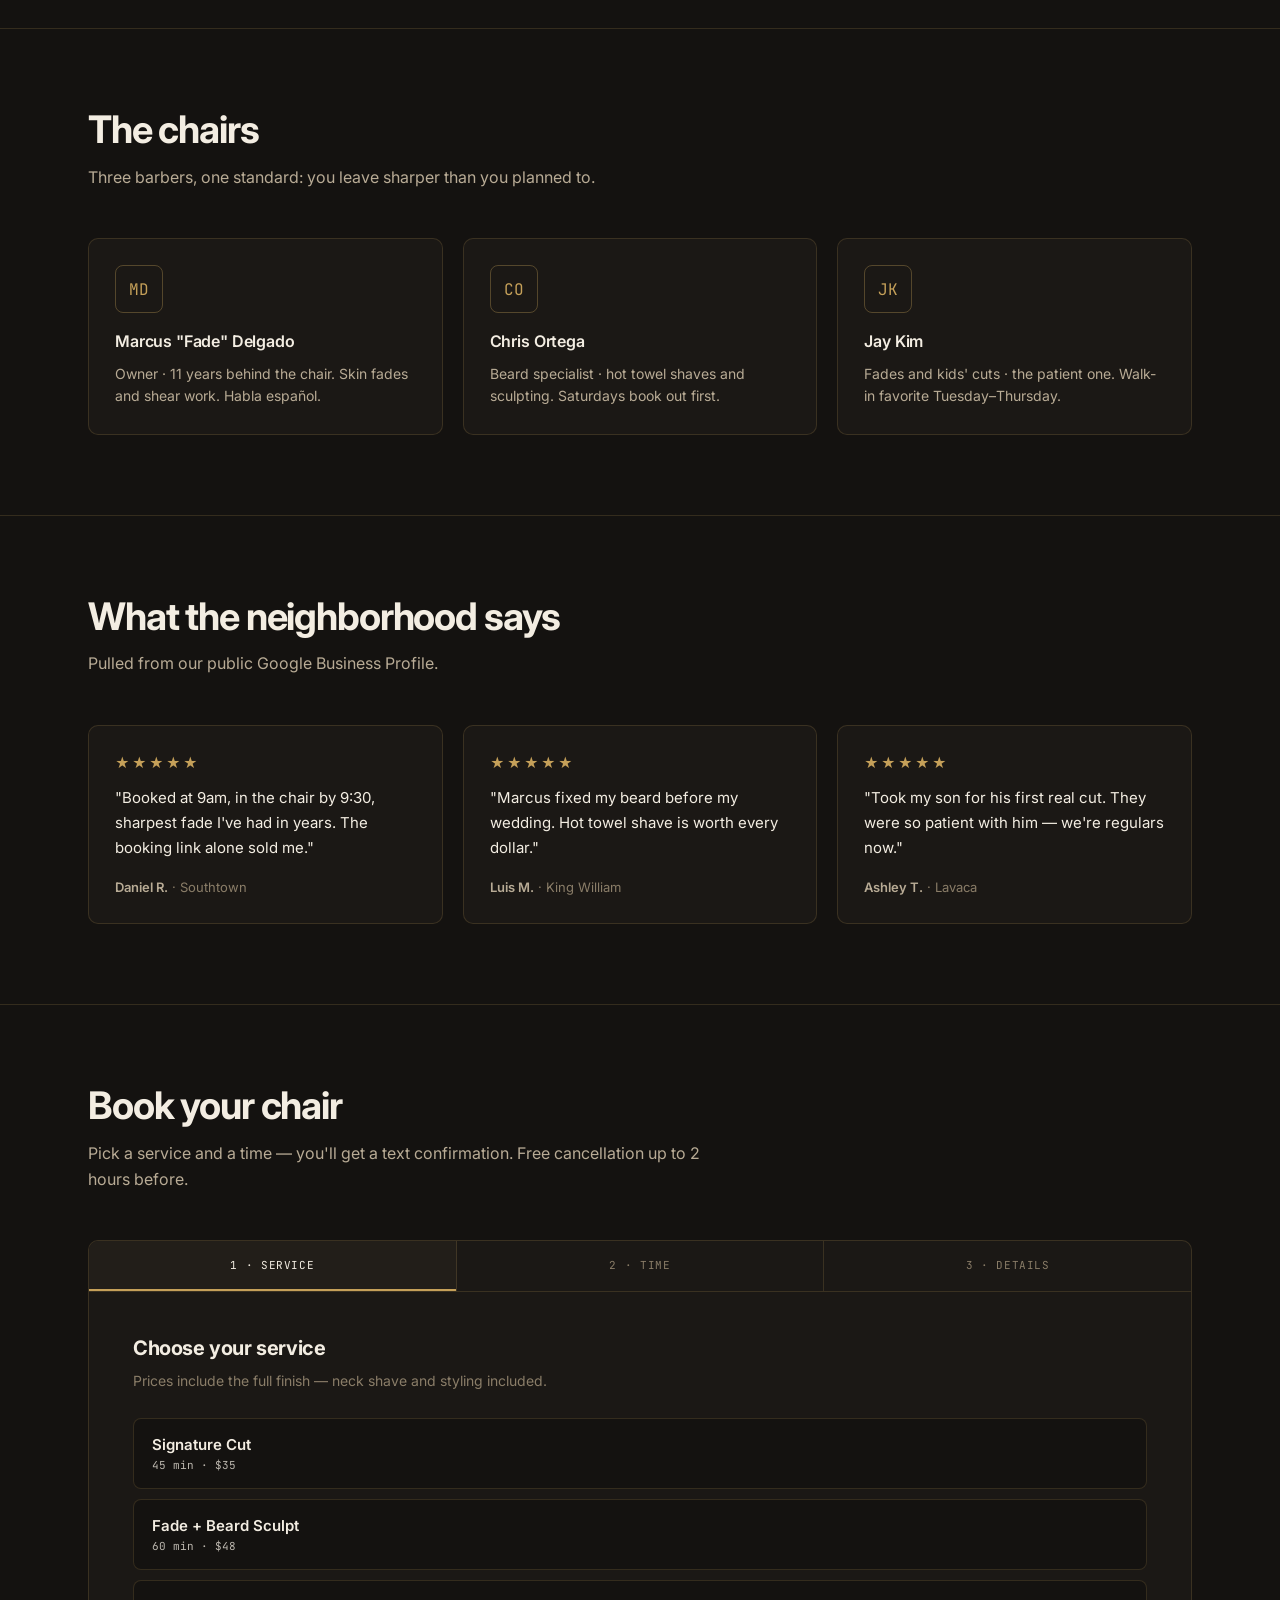
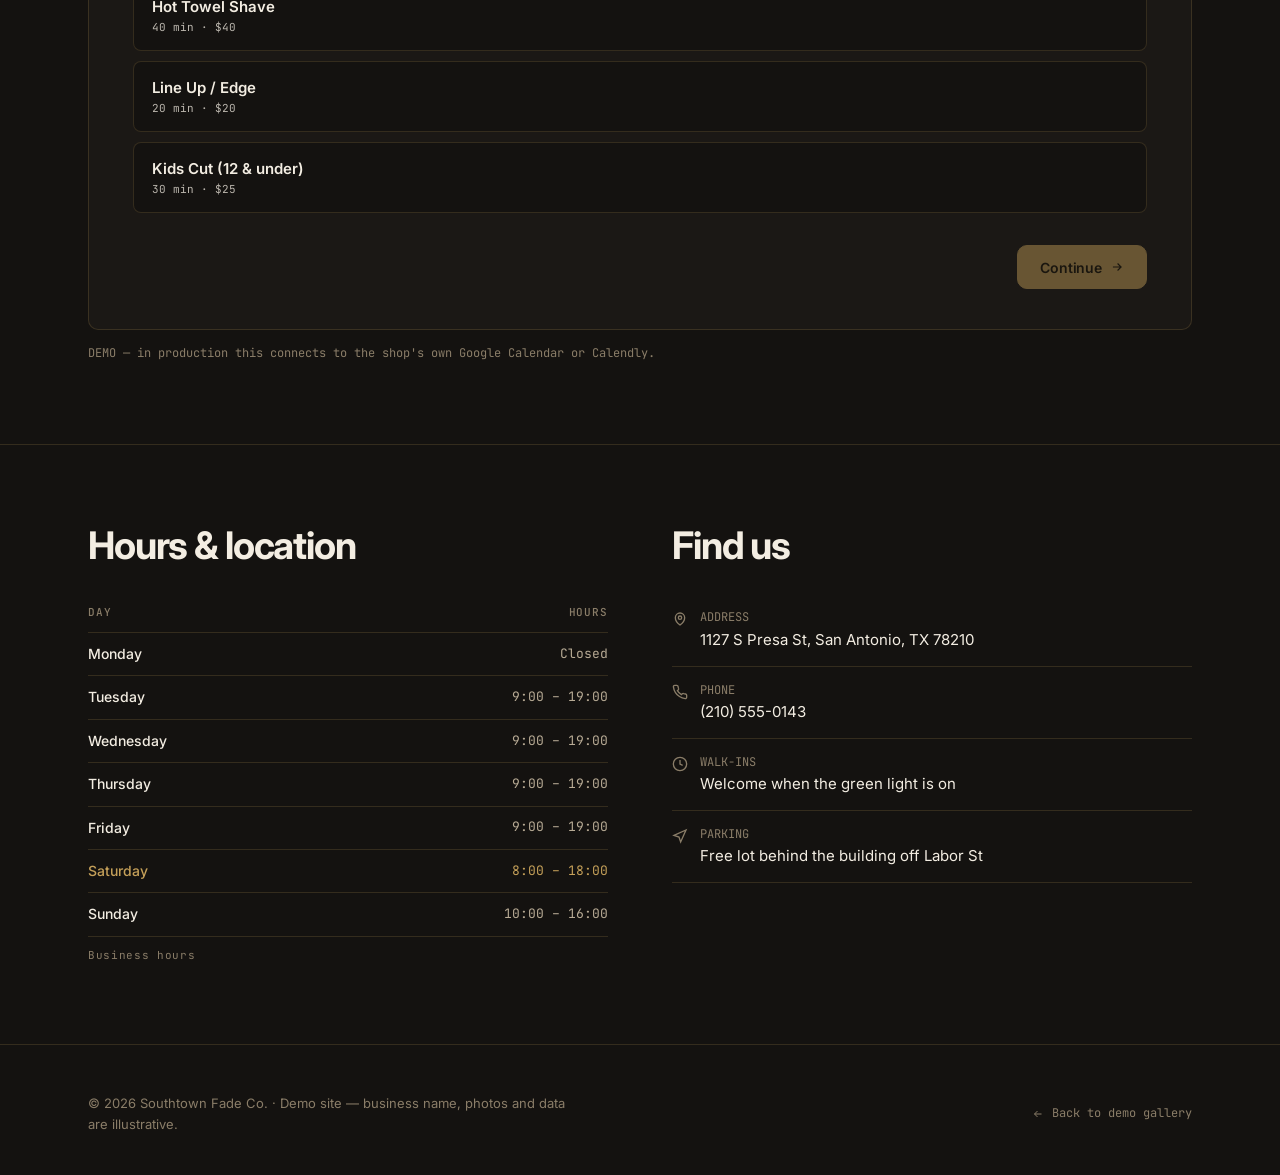
==== commit f78485fb: "feat: complete contractor and barbershop styling and semantic fixes" ====
--- a/app/barbershop.html
+++ b/app/barbershop.html
@@ -9,9 +9,9 @@
 <link rel="preconnect" href="https://fonts.gstatic.com" crossorigin>
 <link href="https://fonts.googleapis.com/css2?family=Inter:wght@400;500;600;700;800&family=JetBrains+Mono:wght@400;500;600&display=swap" rel="stylesheet">
 <link rel="stylesheet" href="assets/css/main.css">
-<style>:root { --accent: #10b981; }</style>
+<style>:root { --accent: #c5a059; }</style>
 </head>
-<body>
+<body class="theme-barbershop">
 
 <nav class="nav">
   <div class="container nav-inner">
@@ -29,6 +29,12 @@
   </div>
 </nav>
 
+<div class="demo-disclosure">
+  <div class="container"><span class="dot"></span><span data-i18n="demoDisclosure">DEMO PREVIEW — Fictional business profile created by OKComputer Web Studio</span></div>
+</div>
+
+<main id="main-content">
+
 <header class="hero" id="top">
   <div class="container hero-grid">
     <div>
@@ -36,8 +42,8 @@
       <h1 data-i18n="h1">Sharp fades. Zero wait. Booked in 30 seconds.</h1>
       <p class="lede" data-i18n="lede">Southtown's chair since 2018. Walk-ins when the light is on — booked cuts always get the chair on time.</p>
       <div class="hero-ctas">
-        <a class="btn btn-primary" href="#book"><span data-i18n="ctaBook">Book a chair</span> <svg width="14" height="14" viewBox="0 0 24 24" fill="none" stroke="currentColor" stroke-width="2"><path d="M5 12h14M13 6l6 6-6 6"/></svg></a>
-        <a class="btn btn-ghost" href="tel:+12105550143" data-i18n="ctaCall">Call (210) 555-0143</a>
+        <a class="btn btn-primary" href="#book"><span data-i18n="ctaBook">Book a chair</span> <svg width="14" height="14" viewBox="0 0 24 24" fill="none" stroke="currentColor" stroke-width="2" aria-hidden="true"><path d="M5 12h14M13 6l6 6-6 6"/></svg></a>
+        <a class="btn btn-call-out" href="tel:+12105550143"><svg width="14" height="14" viewBox="0 0 24 24" fill="none" stroke="currentColor" stroke-width="2" aria-hidden="true"><path d="M22 16.9v3a2 2 0 0 1-2.2 2 19.8 19.8 0 0 1-8.6-3.1 19.5 19.5 0 0 1-6-6A19.8 19.8 0 0 1 2.1 4.2 2 2 0 0 1 4.1 2h3a2 2 0 0 1 2 1.7c.1 1 .4 2 .7 2.9a2 2 0 0 1-.4 2.1L8.1 10a16 16 0 0 0 6 6l1.3-1.3a2 2 0 0 1 2.1-.4c.9.3 1.9.6 2.9.7a2 2 0 0 1 1.6 2z"/></svg><span data-i18n="ctaCall">Call (210) 555-0143</span></a>
       </div>
       <div class="hero-trust">
         <div class="trust-item"><strong>4.9</strong> <span data-i18n="trust1">★ 212 Google reviews</span></div>
@@ -84,9 +90,9 @@
       <p data-i18n="teamP">Three barbers, one standard: you leave sharper than you planned to.</p>
     </div>
     <div class="grid-3">
-      <div class="card"><span class="mono" style="display:block; width:48px; height:48px; border:1px solid var(--border-strong); border-radius:8px; text-align:center; line-height:48px; margin-bottom:16px; color:var(--emerald);">MD</span><h3>Marcus "Fade" Delgado</h3><p data-i18n="t1p">Owner · 11 years behind the chair. Skin fades and shear work. Habla español.</p></div>
-      <div class="card"><span class="mono" style="display:block; width:48px; height:48px; border:1px solid var(--border-strong); border-radius:8px; text-align:center; line-height:48px; margin-bottom:16px; color:var(--emerald);">CO</span><h3>Chris Ortega</h3><p data-i18n="t2p">Beard specialist · hot towel shaves and sculpting. Saturdays book out first.</p></div>
-      <div class="card"><span class="mono" style="display:block; width:48px; height:48px; border:1px solid var(--border-strong); border-radius:8px; text-align:center; line-height:48px; margin-bottom:16px; color:var(--emerald);">JK</span><h3>Jay Kim</h3><p data-i18n="t3p">Fades and kids' cuts · the patient one. Walk-in favorite Tuesday–Thursday.</p></div>
+      <div class="card"><span class="mono" style="display:block; width:48px; height:48px; border:1px solid var(--border-strong); border-radius:8px; text-align:center; line-height:48px; margin-bottom:16px; color:var(--accent);">MD</span><h3>Marcus "Fade" Delgado</h3><p data-i18n="t1p">Owner · 11 years behind the chair. Skin fades and shear work. Habla español.</p></div>
+      <div class="card"><span class="mono" style="display:block; width:48px; height:48px; border:1px solid var(--border-strong); border-radius:8px; text-align:center; line-height:48px; margin-bottom:16px; color:var(--accent);">CO</span><h3>Chris Ortega</h3><p data-i18n="t2p">Beard specialist · hot towel shaves and sculpting. Saturdays book out first.</p></div>
+      <div class="card"><span class="mono" style="display:block; width:48px; height:48px; border:1px solid var(--border-strong); border-radius:8px; text-align:center; line-height:48px; margin-bottom:16px; color:var(--accent);">JK</span><h3>Jay Kim</h3><p data-i18n="t3p">Fades and kids' cuts · the patient one. Walk-in favorite Tuesday–Thursday.</p></div>
     </div>
   </div>
 </section>
@@ -111,7 +117,7 @@
       <h2 data-i18n="bookH">Book your chair</h2>
       <p data-i18n="bookP">Pick a service and a time — you'll get a text confirmation. Free cancellation up to 2 hours before.</p>
     </div>
-    <div id="booking-root"></div>
+    <div id="booking-root" data-closed-day="1"></div>
     <p class="note" data-i18n="bookNote">DEMO — in production this connects to the shop's own Google Calendar or Calendly.</p>
   </div>
 </section>
@@ -123,36 +129,44 @@
         <h2 data-i18n="visitH">Hours &amp; location</h2>
       </div>
       <table class="hours-table">
-        <tr data-day="mon"><td data-i18n="dayMon">Monday</td><td data-i18n="closed">Closed</td></tr>
-        <tr data-day="tue"><td data-i18n="dayTue">Tuesday</td><td>9:00 – 19:00</td></tr>
-        <tr data-day="wed"><td data-i18n="dayWed">Wednesday</td><td>9:00 – 19:00</td></tr>
-        <tr data-day="thu"><td data-i18n="dayThu">Thursday</td><td>9:00 – 19:00</td></tr>
-        <tr data-day="fri"><td data-i18n="dayFri">Friday</td><td>9:00 – 19:00</td></tr>
-        <tr data-day="sat"><td data-i18n="daySat">Saturday</td><td>8:00 – 18:00</td></tr>
-        <tr data-day="sun"><td data-i18n="daySun">Sunday</td><td>10:00 – 16:00</td></tr>
+        <caption data-i18n="hoursCaption">Business hours</caption>
+        <thead>
+          <tr><th scope="col" data-i18n="thDay">Day</th><th scope="col" data-i18n="thHours">Hours</th></tr>
+        </thead>
+        <tbody>
+          <tr data-day="mon"><th scope="row" data-i18n="dayMon">Monday</th><td data-i18n="closed">Closed</td></tr>
+          <tr data-day="tue"><th scope="row" data-i18n="dayTue">Tuesday</th><td>9:00 – 19:00</td></tr>
+          <tr data-day="wed"><th scope="row" data-i18n="dayWed">Wednesday</th><td>9:00 – 19:00</td></tr>
+          <tr data-day="thu"><th scope="row" data-i18n="dayThu">Thursday</th><td>9:00 – 19:00</td></tr>
+          <tr data-day="fri"><th scope="row" data-i18n="dayFri">Friday</th><td>9:00 – 19:00</td></tr>
+          <tr data-day="sat"><th scope="row" data-i18n="daySat">Saturday</th><td>8:00 – 18:00</td></tr>
+          <tr data-day="sun"><th scope="row" data-i18n="daySun">Sunday</th><td>10:00 – 16:00</td></tr>
+        </tbody>
       </table>
     </div>
     <div>
       <div class="section-head" style="margin-bottom:28px;">
         <h2 data-i18n="findH">Find us</h2>
       </div>
-      <div class="info-line"><svg width="16" height="16" viewBox="0 0 24 24" fill="none" stroke="currentColor" stroke-width="2"><path d="M12 21s-7-5.1-7-11a7 7 0 1 1 14 0c0 5.9-7 11-7 11z"/><circle cx="12" cy="10" r="2.5"/></svg><div><span class="lbl" data-i18n="lblAddress">ADDRESS</span><a href="https://www.google.com/maps/search/?api=1&query=1127+S+Presa+St+San+Antonio+TX+78210" target="_blank" rel="noopener" data-i18n="addr">1127 S Presa St, San Antonio, TX 78210</a></div></div>
-      <div class="info-line"><svg width="16" height="16" viewBox="0 0 24 24" fill="none" stroke="currentColor" stroke-width="2"><path d="M22 16.9v3a2 2 0 0 1-2.2 2 19.8 19.8 0 0 1-8.6-3.1 19.5 19.5 0 0 1-6-6A19.8 19.8 0 0 1 2.1 4.2 2 2 0 0 1 4.1 2h3a2 2 0 0 1 2 1.7c.1 1 .4 2 .7 2.9a2 2 0 0 1-.4 2.1L8.1 10a16 16 0 0 0 6 6l1.3-1.3a2 2 0 0 1 2.1-.4c.9.3 1.9.6 2.9.7a2 2 0 0 1 1.6 2z"/></svg><div><span class="lbl" data-i18n="lblPhone">PHONE</span><a href="tel:+12105550143" data-i18n="phone">(210) 555-0143</a></div></div>
-      <div class="info-line"><svg width="16" height="16" viewBox="0 0 24 24" fill="none" stroke="currentColor" stroke-width="2"><circle cx="12" cy="12" r="10"/><path d="M12 6v6l4 2"/></svg><div><span class="lbl" data-i18n="lblWalk">WALK-INS</span><span data-i18n="walkin">Welcome when the green light is on</span></div></div>
-      <div class="info-line"><svg width="16" height="16" viewBox="0 0 24 24" fill="none" stroke="currentColor" stroke-width="2"><path d="M3 11l18-8-8 18-2.5-7.5z"/></svg><div><span class="lbl" data-i18n="lblPark">PARKING</span><span data-i18n="park">Free lot behind the building off Labor St</span></div></div>
-    </div>
-  </div>
-</section>
+      <div class="info-line"><svg width="16" height="16" viewBox="0 0 24 24" fill="none" stroke="currentColor" stroke-width="2" aria-hidden="true"><path d="M12 21s-7-5.1-7-11a7 7 0 1 1 14 0c0 5.9-7 11-7 11z"/><circle cx="12" cy="10" r="2.5"/></svg><div><span class="lbl" data-i18n="lblAddress">ADDRESS</span><a href="https://www.google.com/maps/search/?api=1&query=1127+S+Presa+St+San+Antonio+TX+78210" target="_blank" rel="noopener" data-i18n="addr">1127 S Presa St, San Antonio, TX 78210</a></div></div>
+      <div class="info-line"><svg width="16" height="16" viewBox="0 0 24 24" fill="none" stroke="currentColor" stroke-width="2" aria-hidden="true"><path d="M22 16.9v3a2 2 0 0 1-2.2 2 19.8 19.8 0 0 1-8.6-3.1 19.5 19.5 0 0 1-6-6A19.8 19.8 0 0 1 2.1 4.2 2 2 0 0 1 4.1 2h3a2 2 0 0 1 2 1.7c.1 1 .4 2 .7 2.9a2 2 0 0 1-.4 2.1L8.1 10a16 16 0 0 0 6 6l1.3-1.3a2 2 0 0 1 2.1-.4c.9.3 1.9.6 2.9.7a2 2 0 0 1 1.6 2z"/></svg><div><span class="lbl" data-i18n="lblPhone">PHONE</span><a href="tel:+12105550143" data-i18n="phone">(210) 555-0143</a></div></div>
+      <div class="info-line"><svg width="16" height="16" viewBox="0 0 24 24" fill="none" stroke="currentColor" stroke-width="2" aria-hidden="true"><circle cx="12" cy="12" r="10"/><path d="M12 6v6l4 2"/></svg><div><span class="lbl" data-i18n="lblWalk">WALK-INS</span><span data-i18n="walkin">Welcome when the green light is on</span></div></div>
+      <div class="info-line"><svg width="16" height="16" viewBox="0 0 24 24" fill="none" stroke="currentColor" stroke-width="2" aria-hidden="true"><path d="M3 11l18-8-8 18-2.5-7.5z"/></svg><div><span class="lbl" data-i18n="lblPark">PARKING</span><span data-i18n="park">Free lot behind the building off Labor St</span></div></div>
+    </div>
+  </div>
+</section>
+
+</main>
 
 <footer class="footer">
   <div class="container footer-inner">
     <p data-i18n="footP">© 2026 Southtown Fade Co. · Demo site — business name, photos and data are illustrative.</p>
-    <a class="back-link" href="index.html"><svg width="12" height="12" viewBox="0 0 24 24" fill="none" stroke="currentColor" stroke-width="2"><path d="M19 12H5M11 18l-6-6 6-6"/></svg> <span data-i18n="backGallery">Back to demo gallery</span></a>
+    <a class="back-link" href="index.html"><svg width="12" height="12" viewBox="0 0 24 24" fill="none" stroke="currentColor" stroke-width="2" aria-hidden="true"><path d="M19 12H5M11 18l-6-6 6-6"/></svg> <span data-i18n="backGallery">Back to demo gallery</span></a>
   </div>
 </footer>
 
 <div class="action-bar">
-  <a class="btn btn-ghost" href="tel:+12105550143" data-i18n="abCall">Call now</a>
+  <a class="btn btn-call" href="tel:+12105550143"><svg width="14" height="14" viewBox="0 0 24 24" fill="none" stroke="currentColor" stroke-width="2" aria-hidden="true"><path d="M22 16.9v3a2 2 0 0 1-2.2 2 19.8 19.8 0 0 1-8.6-3.1 19.5 19.5 0 0 1-6-6A19.8 19.8 0 0 1 2.1 4.2 2 2 0 0 1 4.1 2h3a2 2 0 0 1 2 1.7c.1 1 .4 2 .7 2.9a2 2 0 0 1-.4 2.1L8.1 10a16 16 0 0 0 6 6l1.3-1.3a2 2 0 0 1 2.1-.4c.9.3 1.9.6 2.9.7a2 2 0 0 1 1.6 2z"/></svg><span data-i18n="abCall">Call now</span></a>
   <a class="btn btn-primary" href="#book" data-i18n="abBook">Book a chair</a>
 </div>
 
@@ -165,12 +179,13 @@
   { name: "Kids Cut (12 & under)", duration: "30 min", price: "$25" }
 ];
 window.DEMO_BOOKING_TEXT = {
-  en: { step1: "SERVICE", step2: "TIME", step3: "DETAILS", s1t: "Choose your service", s1h: "Prices include the full finish — neck shave and styling included.", s2t: "Pick a time", s2h: "Today and tomorrow's live availability.", s3t: "Your details", s3h: "We text a confirmation within minutes.", svc: "SERVICE:", time: "TIME:", next: "Continue", back: "Back", name: "Full name", phone: "Mobile phone", errName: "Please enter your name", errPhone: "Enter a valid phone number", confirm: "Confirm booking", doneT: "You're on the books", doneP: "Demo confirmation — in production you'd get a text and a calendar invite now.", again: "Book another" },
-  es: { step1: "SERVICIO", step2: "HORA", step3: "DATOS", s1t: "Elija su servicio", s1h: "Los precios incluyen el acabado completo.", s2t: "Elija una hora", s2h: "Disponibilidad de hoy y mañana.", s3t: "Sus datos", s3h: "Le enviamos un mensaje de confirmación en minutos.", svc: "SERVICIO:", time: "HORA:", next: "Continuar", back: "Atrás", name: "Nombre completo", phone: "Teléfono móvil", errName: "Ingrese su nombre", errPhone: "Ingrese un número válido", confirm: "Confirmar cita", doneT: "Cita registrada", doneP: "Confirmación de demo — en producción recibiría un mensaje y una invitación de calendario.", again: "Reservar otra" }
+  en: { step1: "SERVICE", step2: "TIME", step3: "DETAILS", s1t: "Choose your service", s1h: "Prices include the full finish — neck shave and styling included.", s2t: "Pick a time", s2h: "Today and tomorrow's live availability.", closedDay: "Closed Mondays — booking opens Tuesday through Sunday.", s3t: "Your details", s3h: "We text a confirmation within minutes.", svc: "SERVICE:", time: "TIME:", next: "Continue", back: "Back", name: "Full name", phone: "Mobile phone", errName: "Please enter your name", errPhone: "Enter a valid phone number", confirm: "Confirm booking", doneT: "You're on the books", doneP: "Demo confirmation — in production you'd get a text and a calendar invite now.", again: "Book another" },
+  es: { step1: "SERVICIO", step2: "HORA", step3: "DATOS", s1t: "Elija su servicio", s1h: "Los precios incluyen el acabado completo.", s2t: "Elija una hora", s2h: "Disponibilidad de hoy y mañana.", closedDay: "Cerrado los lunes — reserve de martes a domingo.", s3t: "Sus datos", s3h: "Le enviamos un mensaje de confirmación en minutos.", svc: "SERVICIO:", time: "HORA:", next: "Continuar", back: "Atrás", name: "Nombre completo", phone: "Teléfono móvil", errName: "Ingrese su nombre", errPhone: "Ingrese un número válido", confirm: "Confirmar cita", doneT: "Cita registrada", doneP: "Confirmación de demo — en producción recibiría un mensaje y una invitación de calendario.", again: "Reservar otra" }
 };
 window.I18N = {
   en: {
     navServices: "Services", navBarbers: "Barbers", navReviews: "Reviews", navVisit: "Visit", navBook: "Book", otherLang: "ES",
+    demoDisclosure: "DEMO PREVIEW — Fictional business profile created by OKComputer Web Studio",
     eyebrow: "SOUTHTOWN · SAN ANTONIO, TX",
     h1: "Sharp fades. Zero wait. Booked in 30 seconds.",
     lede: "Southtown's chair since 2018. Walk-ins when the light is on — booked cuts always get the chair on time.",
@@ -195,6 +210,7 @@
     bookH: "Book your chair", bookP: "Pick a service and a time — you'll get a text confirmation. Free cancellation up to 2 hours before.",
     bookNote: "DEMO — in production this connects to the shop's own Google Calendar or Calendly.",
     visitH: "Hours & location", findH: "Find us",
+    hoursCaption: "Business hours", thDay: "Day", thHours: "Hours",
     dayMon: "Monday", dayTue: "Tuesday", dayWed: "Wednesday", dayThu: "Thursday", dayFri: "Friday", daySat: "Saturday", daySun: "Sunday", closed: "Closed",
     lblAddress: "ADDRESS", addr: "1127 S Presa St, San Antonio, TX 78210", lblPhone: "PHONE", phone: "(210) 555-0143",
     lblWalk: "WALK-INS", walkin: "Welcome when the green light is on", lblPark: "PARKING", park: "Free lot behind the building off Labor St",
@@ -203,6 +219,7 @@
   },
   es: {
     navServices: "Servicios", navBarbers: "Barberos", navReviews: "Reseñas", navVisit: "Visítanos", navBook: "Cita", otherLang: "EN",
+    demoDisclosure: "VISTA PREVIA — Perfil de negocio ficticio creado por OKComputer Web Studio",
     eyebrow: "SOUTHTOWN · SAN ANTONIO, TX",
     h1: "Cortes precisos. Sin espera. Cita en 30 segundos.",
     lede: "La silla de Southtown desde 2018. Sin cita cuando el letrero está encendido — con cita, la silla le espera a tiempo.",
@@ -227,6 +244,7 @@
     bookH: "Reserve su silla", bookP: "Elija servicio y hora — recibirá confirmación por mensaje. Cancelación gratis hasta 2 horas antes.",
     bookNote: "DEMO — en producción esto se conecta al Google Calendar o Calendly de la barbería.",
     visitH: "Horarios y ubicación", findH: "Encuéntrenos",
+    hoursCaption: "Horario de atención", thDay: "Día", thHours: "Horario",
     dayMon: "Lunes", dayTue: "Martes", dayWed: "Miércoles", dayThu: "Jueves", dayFri: "Viernes", daySat: "Sábado", daySun: "Domingo", closed: "Cerrado",
     lblAddress: "DIRECCIÓN", addr: "1127 S Presa St, San Antonio, TX 78210", lblPhone: "TELÉFONO", phone: "(210) 555-0143",
     lblWalk: "SIN CITA", walkin: "Bienvenidos cuando el letrero verde está encendido", lblPark: "ESTACIONAMIENTO", park: "Lote gratis detrás del edificio por Labor St",
--- a/app/assets/css/main.css
+++ b/app/assets/css/main.css
@@ -4,9 +4,11 @@
    ============================================================ */
 
 :root {
-  --bg: #09090b;
-  --surface: #121216;
-  --surface-2: #18181d;
+  --bg: #0d0e12;
+  --surface: #121319;
+  --surface-2: #181920;
+  --bronze: #c98a3c;
+  --amber: #e0a458;
   --border: rgba(255, 255, 255, 0.1);
   --border-strong: rgba(255, 255, 255, 0.18);
   --text: #f4f4f5;
@@ -43,7 +45,7 @@
 
 .mono { font-family: var(--mono); }
 
-::selection { background: rgba(16, 185, 129, 0.3); }
+::selection { background: rgba(201, 138, 60, 0.32); }
 
 :focus-visible {
   outline: 2px solid var(--cobalt);
@@ -56,7 +58,7 @@
   position: sticky;
   top: 0;
   z-index: 50;
-  background: rgba(9, 9, 11, 0.82);
+  background: rgba(13, 14, 18, 0.82);
   backdrop-filter: blur(12px);
   border-bottom: 1px solid var(--border);
 }
@@ -85,7 +87,6 @@
 }
 .nav-links a:hover { color: var(--text); }
 .nav-right { display: flex; align-items: center; gap: 12px; }
-@media (max-width: 899px) { .nav-links { display: none; } }
 
 .lang-toggle {
   font-family: var(--mono);
@@ -135,11 +136,11 @@
 .hero-grid {
   display: grid;
   gap: 48px;
-  padding: 72px 0 64px;
+  padding: 72px 24px 64px;
   align-items: center;
 }
 @media (min-width: 1024px) {
-  .hero-grid { grid-template-columns: 1fr 1.1fr; gap: 64px; padding: 96px 0 80px; }
+  .hero-grid { grid-template-columns: 1fr 1.1fr; gap: 64px; padding: 96px 24px 80px; }
 }
 .eyebrow {
   font-family: var(--mono);
@@ -180,7 +181,7 @@
   font-family: var(--mono);
   font-size: 11px;
   color: var(--text);
-  background: rgba(9, 9, 11, 0.78);
+  background: rgba(13, 14, 18, 0.78);
   backdrop-filter: blur(8px);
   border: 1px solid var(--border);
   border-radius: 8px;
@@ -353,39 +354,9 @@
 .bk-confirm p { color: var(--muted); font-size: 15px; max-width: 46ch; margin: 0 auto; }
 .bk-confirm .ref { font-family: var(--mono); font-size: 13px; color: var(--accent, var(--emerald)); margin-top: 16px; }
 
-/* ---------- Gallery (index) ---------- */
-.ticker-wrap { border-bottom: 1px solid var(--border); overflow: hidden; background: var(--surface); }
-.ticker { display: flex; width: max-content; animation: ticker 36s linear infinite; }
-.ticker:hover { animation-play-state: paused; }
-.ticker span { font-family: var(--mono); font-size: 12px; color: var(--faint); padding: 12px 28px; white-space: nowrap; }
-.ticker span b { color: var(--muted); font-weight: 500; }
-@keyframes ticker { from { transform: translateX(0); } to { transform: translateX(-50%); } }
-@media (prefers-reduced-motion: reduce) { .ticker { animation: none; } }
-
-.tpl-grid { display: grid; gap: 24px; }
-@media (min-width: 900px) { .tpl-grid { grid-template-columns: 1fr 1fr; } }
-.tpl-card {
-  background: var(--surface);
-  border: 1px solid var(--border);
-  border-radius: var(--radius);
-  overflow: hidden;
-  display: flex;
-  flex-direction: column;
-  transition: border-color 180ms var(--ease);
-}
-.tpl-card:hover { border-color: var(--border-strong); }
-.tpl-card img { width: 100%; aspect-ratio: 16 / 9; object-fit: cover; border-bottom: 1px solid var(--border); transition: transform 400ms var(--ease); }
-.tpl-card:hover img { transform: scale(1.02); }
-.tpl-body { padding: 24px; flex: 1; display: flex; flex-direction: column; }
-.tpl-tag { font-family: var(--mono); font-size: 11px; letter-spacing: 0.1em; margin-bottom: 12px; display: inline-flex; align-items: center; gap: 8px; }
-.tpl-tag.emerald { color: var(--emerald); }
-.tpl-tag.cobalt { color: var(--cobalt); }
-.tpl-tag::before { content: ""; width: 6px; height: 6px; border-radius: 50%; background: currentColor; }
-.tpl-body h3 { font-size: 20px; letter-spacing: -0.02em; margin-bottom: 8px; }
-.tpl-body p { font-size: 14px; color: var(--muted); margin-bottom: 18px; }
+/* ---------- Feature chips ---------- */
 .tpl-feats { display: flex; flex-wrap: wrap; gap: 8px; margin-bottom: 22px; }
 .tpl-feats span { font-family: var(--mono); font-size: 11px; color: var(--faint); border: 1px solid var(--border); border-radius: 999px; padding: 4px 10px; }
-.tpl-body .btn { margin-top: auto; align-self: flex-start; }
 
 .process-num { font-family: var(--mono); font-size: 13px; color: var(--accent, var(--emerald)); display: block; margin-bottom: 12px; }
 
@@ -405,7 +376,7 @@
   display: flex;
   gap: 10px;
   padding: 12px 16px calc(12px + env(safe-area-inset-bottom));
-  background: rgba(9, 9, 11, 0.92);
+  background: rgba(13, 14, 18, 0.92);
   backdrop-filter: blur(12px);
   border-top: 1px solid var(--border);
 }
@@ -440,3 +411,400 @@
 .note { font-size: 12px; color: var(--faint); font-family: var(--mono); margin-top: 14px; }
 .back-link { font-family: var(--mono); font-size: 12px; color: var(--faint); display: inline-flex; align-items: center; gap: 8px; transition: color 160ms var(--ease); }
 .back-link:hover { color: var(--text); }
+
+/* ---------- Studio homepage (index) ---------- */
+.skip-link {
+  position: absolute;
+  left: 16px;
+  top: -56px;
+  z-index: 100;
+  background: var(--bronze);
+  color: #17100a;
+  font-size: 13px;
+  font-weight: 600;
+  padding: 10px 16px;
+  border-radius: 8px;
+  transition: top 160ms var(--ease);
+}
+.skip-link:focus { top: 12px; }
+
+.btn-bronze { background: var(--bronze); color: #17100a; border-color: var(--bronze); }
+.btn-bronze:hover { filter: brightness(1.08); }
+
+.nav-toggle {
+  display: none;
+  width: 40px;
+  height: 40px;
+  align-items: center;
+  justify-content: center;
+  background: transparent;
+  border: 1px solid var(--border);
+  border-radius: 8px;
+  color: var(--text);
+  cursor: pointer;
+  transition: border-color 160ms var(--ease);
+}
+.nav-toggle:hover { border-color: var(--border-strong); }
+
+@media (max-width: 899px) {
+  .nav-toggle { display: inline-flex; }
+  .nav-cta { display: none; }
+  .nav-links {
+    display: none;
+    position: absolute;
+    top: 60px;
+    left: 0;
+    right: 0;
+    flex-direction: column;
+    align-items: stretch;
+    gap: 0;
+    padding: 8px 24px 16px;
+    background: var(--bg);
+    border-bottom: 1px solid var(--border);
+  }
+  .nav-links.nav-open { display: flex; }
+  .nav-links a { padding: 14px 0; border-bottom: 1px solid var(--border); font-size: 15px; }
+  .nav-links a:last-child { border-bottom: none; }
+}
+
+.browser-frame {
+  border: 1px solid var(--border);
+  border-radius: var(--radius);
+  overflow: hidden;
+  background: var(--surface);
+}
+.browser-bar {
+  display: flex;
+  align-items: center;
+  gap: 6px;
+  padding: 10px 12px;
+  border-bottom: 1px solid var(--border);
+  background: var(--surface-2);
+}
+.browser-bar span { width: 8px; height: 8px; border-radius: 50%; background: var(--border-strong); }
+.browser-bar em {
+  margin-left: 8px;
+  font-style: normal;
+  font-family: var(--mono);
+  font-size: 11px;
+  color: var(--faint);
+}
+.browser-frame img {
+  width: 100%;
+  aspect-ratio: 16 / 10;
+  object-fit: cover;
+  border: 0;
+  border-radius: 0;
+}
+
+.demo-grid { display: grid; gap: 20px; }
+@media (min-width: 700px) { .demo-grid { grid-template-columns: 1fr 1fr; } }
+.demo-card {
+  background: var(--surface);
+  border: 1px solid var(--border);
+  border-radius: var(--radius);
+  overflow: hidden;
+  display: flex;
+  flex-direction: column;
+  transition: border-color 180ms var(--ease), transform 180ms var(--ease);
+}
+.demo-card:hover { border-color: var(--bronze); transform: translateY(-2px); }
+.demo-thumb { overflow: hidden; border-bottom: 1px solid var(--border); }
+.demo-thumb img { width: 100%; aspect-ratio: 16 / 9; object-fit: cover; transition: transform 400ms var(--ease); }
+.demo-card:hover .demo-thumb img { transform: scale(1.02); }
+.demo-body { padding: 22px 24px 24px; display: flex; flex-direction: column; flex: 1; }
+.demo-tag { font-family: var(--mono); font-size: 11px; letter-spacing: 0.1em; color: var(--bronze); margin-bottom: 10px; }
+.demo-body h3 { font-size: 19px; letter-spacing: -0.02em; margin-bottom: 8px; }
+.demo-body p { font-size: 14px; color: var(--muted); margin-bottom: 20px; }
+.demo-link { margin-top: auto; display: inline-flex; align-items: center; gap: 8px; font-family: var(--mono); font-size: 12px; color: var(--text); }
+.demo-link svg { transition: transform 180ms var(--ease); }
+.demo-card:hover .demo-link { color: var(--amber); }
+.demo-card:hover .demo-link svg { transform: translateX(3px); }
+
+.pricing-grid { display: grid; gap: 20px; align-items: stretch; }
+@media (min-width: 900px) { .pricing-grid { grid-template-columns: repeat(3, 1fr); } }
+.price-card {
+  background: var(--surface);
+  border: 1px solid var(--border);
+  border-radius: var(--radius);
+  padding: 28px 26px;
+  display: flex;
+  flex-direction: column;
+}
+.price-card.featured { border-color: var(--bronze); background: var(--surface-2); }
+.price-badge {
+  align-self: flex-start;
+  font-family: var(--mono);
+  font-size: 10px;
+  letter-spacing: 0.06em;
+  color: #17100a;
+  background: var(--bronze);
+  border-radius: 999px;
+  padding: 5px 11px;
+  margin-bottom: 18px;
+}
+.price-tag { font-family: var(--mono); font-size: 11px; letter-spacing: 0.1em; color: var(--faint); display: block; margin-bottom: 12px; }
+.price-amount { display: flex; align-items: baseline; gap: 8px; margin-bottom: 22px; }
+.price-num { font-size: 40px; font-weight: 700; letter-spacing: -0.04em; line-height: 1; }
+.price-period { font-family: var(--mono); font-size: 12px; color: var(--faint); }
+.price-feats { list-style: none; display: grid; gap: 10px; margin-bottom: 26px; }
+.price-feats li { position: relative; padding-left: 20px; font-size: 14px; color: var(--muted); }
+.price-feats li::before {
+  content: "";
+  position: absolute;
+  left: 0;
+  top: 8px;
+  width: 8px;
+  height: 8px;
+  border-radius: 2px;
+  background: var(--bronze);
+  opacity: 0.8;
+}
+.price-card .btn { margin-top: auto; }
+
+.contact-grid { display: grid; gap: 48px; }
+@media (min-width: 900px) { .contact-grid { grid-template-columns: 0.9fr 1.1fr; gap: 64px; } }
+.contact-intro h2 {
+  font-size: clamp(26px, 3.4vw, 38px);
+  letter-spacing: -0.03em;
+  line-height: 1.1;
+  font-weight: 700;
+  margin-bottom: 14px;
+}
+.contact-lede { color: var(--muted); font-size: 16px; max-width: 46ch; margin-bottom: 28px; }
+.contact-facts .info-line:first-child { border-top: 1px solid var(--border); }
+.form-row { display: grid; gap: 18px; }
+@media (min-width: 640px) { .form-row { grid-template-columns: 1fr 1fr; } }
+#inquiry-form .note { margin-top: 0; }
+.form-success .big-check {
+  width: 56px;
+  height: 56px;
+  margin: 0 auto 18px;
+  border-radius: 50%;
+  border: 1px solid var(--bronze);
+  display: flex;
+  align-items: center;
+  justify-content: center;
+  color: var(--bronze);
+}
+.form-success h3 { margin-bottom: 8px; }
+.form-success p { color: var(--muted); font-size: 14px; }
+.ok-ref { margin: 18px 0 22px; }
+.ok-ref .lbl { display: block; font-family: var(--mono); font-size: 11px; letter-spacing: 0.08em; color: var(--faint); margin-bottom: 4px; }
+
+
+/* ============================================================
+   Shared: hours table semantics, demo disclosure, trust badges
+   ============================================================ */
+.hours-table caption {
+  caption-side: bottom;
+  text-align: left;
+  font-family: var(--mono);
+  font-size: 11px;
+  letter-spacing: 0.06em;
+  color: var(--faint);
+  padding-top: 10px;
+}
+.hours-table th {
+  text-align: left;
+  font-weight: 500;
+  font-size: 14px;
+  padding: 10px 0;
+  border-bottom: 1px solid var(--border);
+}
+.hours-table thead th {
+  font-family: var(--mono);
+  font-size: 11px;
+  font-weight: 500;
+  letter-spacing: 0.08em;
+  text-transform: uppercase;
+  color: var(--faint);
+}
+.hours-table thead th:last-child { text-align: right; }
+.hours-table tbody th { color: var(--text); }
+.hours-table tr.today th { color: var(--accent, var(--emerald)); }
+.hours-block { margin-top: 18px; }
+
+.demo-disclosure {
+  border-bottom: 1px solid var(--border);
+  background: var(--surface);
+  font-family: var(--mono);
+  font-size: 11px;
+  letter-spacing: 0.02em;
+  color: var(--faint);
+}
+.demo-disclosure .container {
+  display: flex;
+  align-items: center;
+  gap: 8px;
+  padding-top: 8px;
+  padding-bottom: 8px;
+}
+.demo-disclosure .dot {
+  width: 6px;
+  height: 6px;
+  border-radius: 50%;
+  background: var(--accent, var(--emerald));
+  flex-shrink: 0;
+}
+
+.hero-badges { display: flex; flex-wrap: wrap; gap: 10px; margin-top: 26px; }
+.trust-badge {
+  display: inline-flex;
+  align-items: center;
+  gap: 8px;
+  font-family: var(--mono);
+  font-size: 12px;
+  padding: 8px 14px;
+  border-radius: 999px;
+  border: 1px solid var(--border-strong);
+  background: rgba(255, 255, 255, 0.04);
+}
+.trust-badge strong { font-size: 14px; font-weight: 700; }
+
+.btn-call {
+  background: var(--accent, var(--emerald));
+  border-color: var(--accent, var(--emerald));
+  color: #1a1408;
+}
+.btn-call:hover { filter: brightness(1.08); }
+.btn-call-out {
+  background: transparent;
+  border: 1px solid var(--border-strong);
+  color: var(--text);
+}
+.btn-call-out svg { color: var(--accent, var(--emerald)); }
+.btn-call-out:hover { border-color: var(--accent, var(--emerald)); }
+
+.closed-note {
+  border: 1px dashed var(--border-strong);
+  border-radius: var(--radius);
+  padding: 18px;
+  font-size: 14px;
+  color: var(--muted);
+  background: var(--surface);
+  text-align: center;
+}
+
+/* ============================================================
+   Theme: Alamo Comfort Air (contractor)
+   Deep navy canvas · white card surfaces · royal blue · red CTAs
+   ============================================================ */
+.theme-contractor {
+  --bg: #0f172a;
+  --surface: #ffffff;
+  --surface-2: #f1f5fd;
+  --border: rgba(255, 255, 255, 0.14);
+  --border-strong: rgba(255, 255, 255, 0.26);
+  --text: #ffffff;
+  --muted: #b8c4da;
+  --faint: #8b9ab5;
+  --accent: #2563eb;
+  --accent-ink: #7cb0fb;
+  --cta-red: #dc2626;
+  --ink: #0f172a;
+  --ink-muted: #475569;
+  --ink-border: rgba(15, 23, 42, 0.14);
+  background: var(--bg);
+}
+.theme-contractor .nav { background: rgba(15, 23, 42, 0.9); }
+.theme-contractor .action-bar { background: rgba(15, 23, 42, 0.94); }
+.theme-contractor .hero-badge { background: rgba(15, 23, 42, 0.86); border-color: rgba(255, 255, 255, 0.18); }
+.theme-contractor .brand-dot { background: var(--accent-ink); }
+.theme-contractor .eyebrow { color: var(--accent-ink); }
+.theme-contractor .eyebrow::before { background: var(--accent-ink); }
+.theme-contractor .metric-value .unit { color: var(--accent-ink); }
+.theme-contractor .btn-primary { background: var(--cta-red); border-color: var(--cta-red); color: #ffffff; }
+.theme-contractor .btn-call { background: var(--cta-red); border-color: var(--cta-red); color: #ffffff; }
+.theme-contractor .btn-call-out { background: #ffffff; border-color: #ffffff; color: var(--ink); }
+.theme-contractor .btn-call-out svg { color: var(--cta-red); }
+.theme-contractor .btn-call-out:hover { border-color: #ffffff; filter: brightness(0.97); }
+.theme-contractor .row-item:hover { background: rgba(255, 255, 255, 0.06); }
+.theme-contractor .row-desc { color: var(--muted); }
+.theme-contractor .row-sub { color: var(--faint); }
+.theme-contractor .tpl-feats span { border-color: rgba(255, 255, 255, 0.22); color: var(--muted); }
+.theme-contractor .info-line a:hover { color: var(--accent-ink); }
+.theme-contractor .hours-table tr.today th,
+.theme-contractor .hours-table tr.today td { color: var(--accent-ink); }
+.theme-contractor .demo-disclosure { background: rgba(255, 255, 255, 0.06); color: var(--muted); }
+
+/* white surfaces need dark ink */
+.theme-contractor .card { background: #ffffff; border-color: var(--ink-border); color: var(--ink); }
+.theme-contractor .card h3,
+.theme-contractor .card blockquote { color: var(--ink); }
+.theme-contractor .card p,
+.theme-contractor .card .who,
+.theme-contractor .card .who strong { color: var(--ink-muted); }
+.theme-contractor .card .stars { color: #d97706; }
+.theme-contractor .field label { color: var(--ink); }
+.theme-contractor .field input,
+.theme-contractor .field select,
+.theme-contractor .field textarea {
+  background: #f8fafc;
+  color: var(--ink);
+  border-color: var(--ink-border);
+}
+.theme-contractor .field input::placeholder,
+.theme-contractor .field textarea::placeholder { color: #7c8899; }
+.theme-contractor .field .err { color: var(--cta-red); }
+.theme-contractor .form .note { color: #64718a; }
+.theme-contractor .form-success { background: #ffffff; border-color: var(--accent); color: var(--ink); }
+.theme-contractor .form-success p { color: var(--ink-muted); }
+.theme-contractor .trust-badge { background: #ffffff; border-color: var(--ink-border); color: var(--ink); }
+.theme-contractor .trust-badge strong { color: var(--ink); }
+.theme-contractor .trust-badge.rating svg { color: #f59e0b; }
+.theme-contractor .trust-badge.emergency { background: #fff5f5; border-color: #f3c9c9; color: #991b1b; }
+.theme-contractor .trust-badge.emergency .pulse { background: var(--cta-red); }
+
+/* ============================================================
+   Theme: Southtown Fade Co. (barbershop)
+   Heritage atelier · dark vintage · brass · premium service cards
+   ============================================================ */
+.theme-barbershop {
+  --bg: #141210;
+  --surface: #1b1815;
+  --surface-2: #221e19;
+  --border: rgba(197, 160, 89, 0.18);
+  --border-strong: rgba(197, 160, 89, 0.34);
+  --text: #f3ede2;
+  --muted: #b8ab95;
+  --faint: #8a7d68;
+  --accent: #c5a059;
+  background: var(--bg);
+}
+.theme-barbershop .nav { background: rgba(20, 18, 16, 0.9); }
+.theme-barbershop .action-bar { background: rgba(20, 18, 16, 0.95); }
+.theme-barbershop .hero-badge { background: rgba(20, 18, 16, 0.86); }
+.theme-barbershop .btn-primary { color: #1a1408; }
+.theme-barbershop .btn-call { background: var(--accent); border-color: var(--accent); color: #1a1408; }
+.theme-barbershop .slot.sel { color: #1a1408; }
+.theme-barbershop .card { background: var(--surface); border-color: var(--border); }
+.theme-barbershop .demo-disclosure { background: rgba(197, 160, 89, 0.06); }
+.theme-barbershop .info-line a:hover { color: var(--accent); }
+.theme-barbershop .hours-table tr.today th,
+.theme-barbershop .hours-table tr.today td { color: var(--accent); }
+
+/* premium grooming service cards */
+.theme-barbershop .rows { border-top: 0; display: grid; gap: 10px; }
+.theme-barbershop .row-item {
+  background: var(--surface);
+  border: 1px solid var(--border);
+  border-radius: var(--radius);
+  padding: 18px 22px;
+  margin-bottom: 0;
+  transition: background 160ms var(--ease), border-color 160ms var(--ease), padding 160ms var(--ease), transform 160ms var(--ease);
+}
+.theme-barbershop .row-item:hover {
+  background: var(--surface-2);
+  border-color: var(--border-strong);
+  padding-left: 22px;
+  padding-right: 22px;
+  transform: translateY(-1px);
+}
+.theme-barbershop .row-price { color: var(--accent); }
+.theme-barbershop .row-desc { color: var(--muted); }
+
+/* theme refinements */
+.theme-contractor .hero-media img { object-position: 62% top; }
+.theme-contractor .metrics-row,
+.theme-barbershop .metrics-row { background-clip: content-box; }
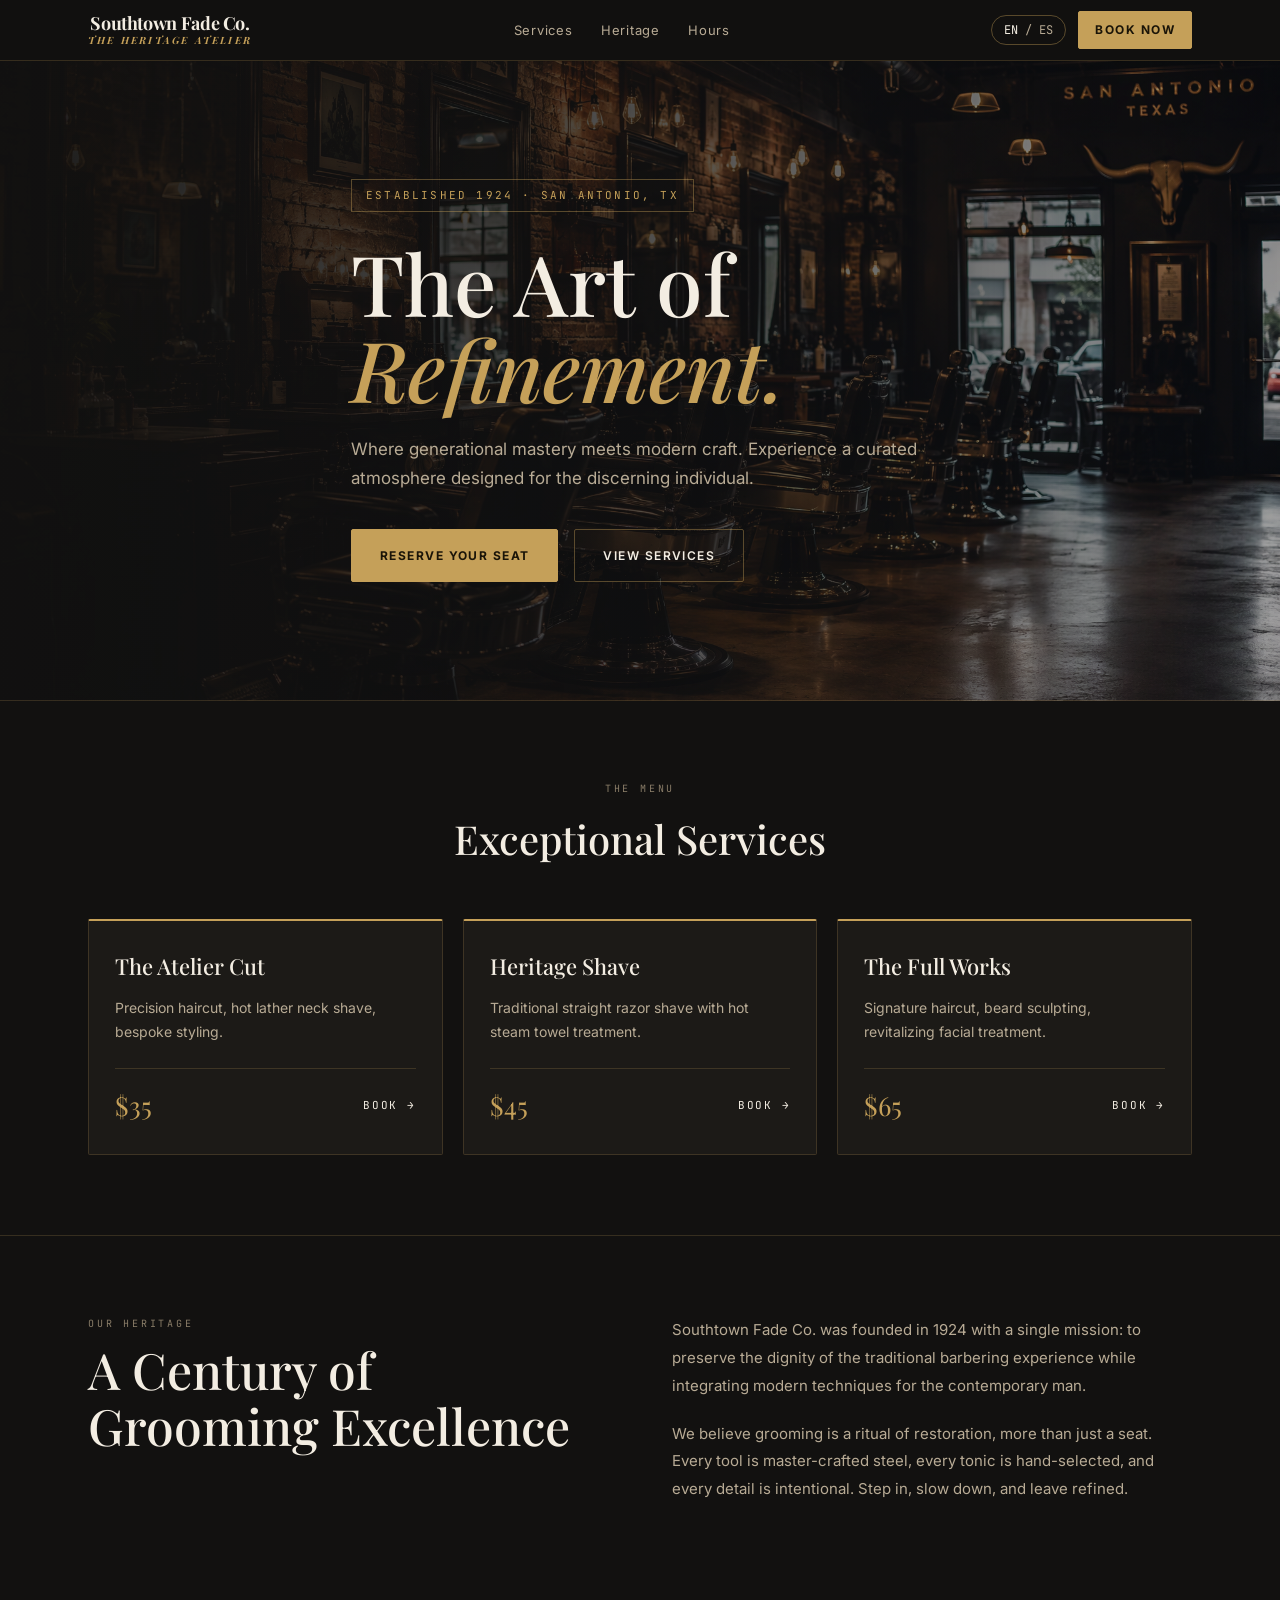
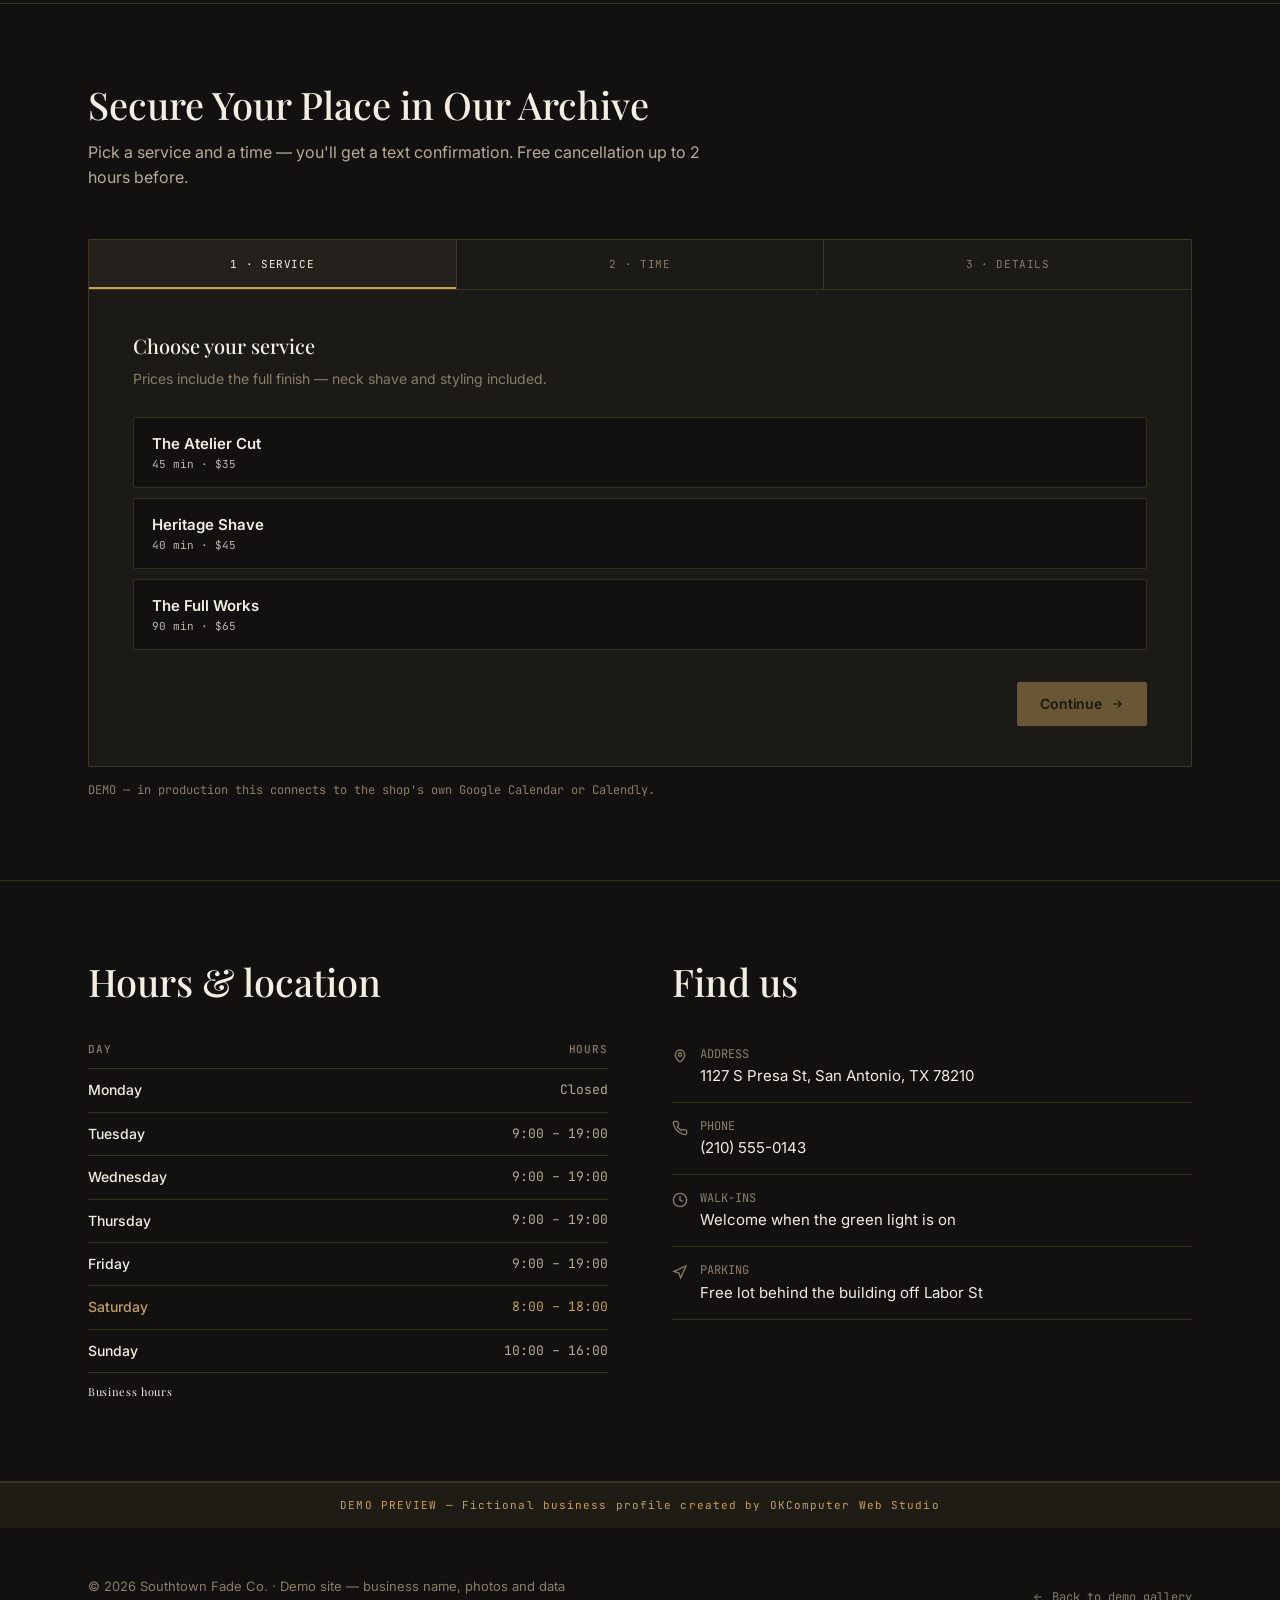
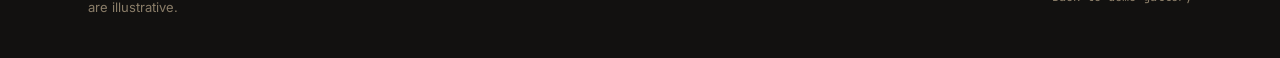
==== commit 92c3465c: "feat(barbershop): overhaul Southtown Fade Co to match The Heritage Atelier comp" ====
--- a/app/barbershop.html
+++ b/app/barbershop.html
@@ -7,106 +7,73 @@
 <meta name="description" content="Book a cut at Southtown Fade Co., San Antonio's Southtown barbershop. Fades, beard sculpting, hot towel shaves. Walk-ins welcome.">
 <link rel="preconnect" href="https://fonts.googleapis.com">
 <link rel="preconnect" href="https://fonts.gstatic.com" crossorigin>
-<link href="https://fonts.googleapis.com/css2?family=Inter:wght@400;500;600;700;800&family=JetBrains+Mono:wght@400;500;600&display=swap" rel="stylesheet">
+<link href="https://fonts.googleapis.com/css2?family=Inter:wght@400;500;600;700;800&family=Playfair+Display:ital,wght@0,400;0,500;0,600;1,400;1,500&family=Cinzel:wght@500;600&family=JetBrains+Mono:wght@400;500;600&display=swap" rel="stylesheet">
 <link rel="stylesheet" href="assets/css/main.css">
 <style>:root { --accent: #c5a059; }</style>
 </head>
 <body class="theme-barbershop">
 
+<body class="theme-barbershop">
+
 <nav class="nav">
   <div class="container nav-inner">
-    <a class="brand" href="#top"><span class="brand-dot"></span>Southtown Fade Co.</a>
+    <a class="brand" href="#top">Southtown Fade Co.<small data-i18n="brandSub">The Heritage Atelier</small></a>
     <div class="nav-links">
       <a href="#services" data-i18n="navServices">Services</a>
-      <a href="#barbers" data-i18n="navBarbers">Barbers</a>
-      <a href="#reviews" data-i18n="navReviews">Reviews</a>
-      <a href="#visit" data-i18n="navVisit">Visit</a>
+      <a href="#heritage" data-i18n="navHeritage">Heritage</a>
+      <a href="#visit" data-i18n="navHours">Hours</a>
     </div>
     <div class="nav-right">
       <button type="button" class="lang-toggle"><span class="active-lang">EN</span>&nbsp;/&nbsp;<span data-i18n="otherLang">ES</span></button>
-      <a class="btn btn-primary btn-sm" href="#book" data-i18n="navBook">Book</a>
+      <a class="btn btn-gold btn-sm" href="#book" data-i18n="navBook">BOOK NOW</a>
     </div>
   </div>
 </nav>
 
-<div class="demo-disclosure">
-  <div class="container"><span class="dot"></span><span data-i18n="demoDisclosure">DEMO PREVIEW — Fictional business profile created by OKComputer Web Studio</span></div>
-</div>
-
 <main id="main-content">
 
-<header class="hero" id="top">
-  <div class="container hero-grid">
-    <div>
-      <div class="eyebrow" data-i18n="eyebrow">SOUTHTOWN · SAN ANTONIO, TX</div>
-      <h1 data-i18n="h1">Sharp fades. Zero wait. Booked in 30 seconds.</h1>
-      <p class="lede" data-i18n="lede">Southtown's chair since 2018. Walk-ins when the light is on — booked cuts always get the chair on time.</p>
-      <div class="hero-ctas">
-        <a class="btn btn-primary" href="#book"><span data-i18n="ctaBook">Book a chair</span> <svg width="14" height="14" viewBox="0 0 24 24" fill="none" stroke="currentColor" stroke-width="2" aria-hidden="true"><path d="M5 12h14M13 6l6 6-6 6"/></svg></a>
-        <a class="btn btn-call-out" href="tel:+12105550143"><svg width="14" height="14" viewBox="0 0 24 24" fill="none" stroke="currentColor" stroke-width="2" aria-hidden="true"><path d="M22 16.9v3a2 2 0 0 1-2.2 2 19.8 19.8 0 0 1-8.6-3.1 19.5 19.5 0 0 1-6-6A19.8 19.8 0 0 1 2.1 4.2 2 2 0 0 1 4.1 2h3a2 2 0 0 1 2 1.7c.1 1 .4 2 .7 2.9a2 2 0 0 1-.4 2.1L8.1 10a16 16 0 0 0 6 6l1.3-1.3a2 2 0 0 1 2.1-.4c.9.3 1.9.6 2.9.7a2 2 0 0 1 1.6 2z"/></svg><span data-i18n="ctaCall">Call (210) 555-0143</span></a>
-      </div>
-      <div class="hero-trust">
-        <div class="trust-item"><strong>4.9</strong> <span data-i18n="trust1">★ 212 Google reviews</span></div>
-        <div class="trust-item"><strong data-i18n="trust2v">7 days</strong> <span data-i18n="trust2">a week</span></div>
-        <div class="trust-item"><strong>EN/ES</strong> <span data-i18n="trust3">se habla español</span></div>
-      </div>
-    </div>
-    <div class="hero-media">
-      <img src="assets/img/barbershop-hero.png" alt="Inside Southtown Fade Co.">
-      <div class="hero-badge"><span class="pulse"></span><span data-i18n="badge">OPEN TODAY · CHAIRS UNTIL 7 PM</span></div>
+<header class="at-hero" id="top">
+  <div class="container">
+    <div class="at-eyebrow" data-i18n="eyebrow">ESTABLISHED 1924 · SAN ANTONIO, TX</div>
+    <h1><span data-i18n="h1a">The Art of</span> <em data-i18n="h1b">Refinement.</em></h1>
+    <p class="lede" data-i18n="lede">Where generational mastery meets modern craft. Experience a curated atmosphere designed for the discerning individual.</p>
+    <div class="at-ctas">
+      <a class="btn btn-gold" href="#book" data-i18n="ctaReserve">RESERVE YOUR SEAT</a>
+      <a class="btn btn-outline" href="#services" data-i18n="ctaServices">VIEW SERVICES</a>
     </div>
   </div>
 </header>
-
-<div class="metrics">
-  <div class="container metrics-row">
-    <div class="metric"><div class="metric-value">4.9<span class="unit">/5</span></div><div class="metric-label" data-i18n="m1">Google rating</div></div>
-    <div class="metric"><div class="metric-value">212</div><div class="metric-label" data-i18n="m2">Verified reviews</div></div>
-    <div class="metric"><div class="metric-value">~340</div><div class="metric-label" data-i18n="m3">Bookings last month</div></div>
-    <div class="metric"><div class="metric-value">&lt;1<span class="unit">hr</span></div><div class="metric-label" data-i18n="m4">Average reply time</div></div>
-  </div>
-</div>
 
 <section class="section" id="services">
   <div class="container">
-    <div class="section-head">
-      <h2 data-i18n="svcH">Services &amp; pricing</h2>
-      <p data-i18n="svcP">Every cut includes a consultation, hot lather neck shave, and a style finish. Tap a service to book it.</p>
-    </div>
-    <div class="rows">
-      <a class="row-item" href="#book"><div class="row-main"><div class="row-name" data-i18n="sv1n">Signature Cut</div><div class="row-desc" data-i18n="sv1d">Consultation, precision cut, hot lather neck shave, style finish</div></div><div class="row-meta"><div class="row-price">$35</div><div class="row-sub" data-i18n="d45">45 min</div></div></a>
-      <a class="row-item" href="#book"><div class="row-main"><div class="row-name" data-i18n="sv2n">Fade + Beard Sculpt</div><div class="row-desc" data-i18n="sv2d">Skin or taper fade with full beard shaping and line-up</div></div><div class="row-meta"><div class="row-price">$48</div><div class="row-sub" data-i18n="d60">60 min</div></div></a>
-      <a class="row-item" href="#book"><div class="row-main"><div class="row-name" data-i18n="sv3n">Hot Towel Shave</div><div class="row-desc" data-i18n="sv3d">Traditional straight-razor shave with hot towels and balm</div></div><div class="row-meta"><div class="row-price">$40</div><div class="row-sub" data-i18n="d40">40 min</div></div></a>
-      <a class="row-item" href="#book"><div class="row-main"><div class="row-name" data-i18n="sv4n">Line Up / Edge</div><div class="row-desc" data-i18n="sv4d">Hairline, temples and neck crisped up between cuts</div></div><div class="row-meta"><div class="row-price">$20</div><div class="row-sub" data-i18n="d20">20 min</div></div></a>
-      <a class="row-item" href="#book"><div class="row-main"><div class="row-name" data-i18n="sv5n">Kids Cut (12 &amp; under)</div><div class="row-desc" data-i18n="sv5d">Patient, kid-friendly cuts — first visit includes a lollipop</div></div><div class="row-meta"><div class="row-price">$25</div><div class="row-sub" data-i18n="d30">30 min</div></div></a>
-    </div>
-  </div>
-</section>
-
-<section class="section" id="barbers">
-  <div class="container">
-    <div class="section-head">
-      <h2 data-i18n="teamH">The chairs</h2>
-      <p data-i18n="teamP">Three barbers, one standard: you leave sharper than you planned to.</p>
-    </div>
-    <div class="grid-3">
-      <div class="card"><span class="mono" style="display:block; width:48px; height:48px; border:1px solid var(--border-strong); border-radius:8px; text-align:center; line-height:48px; margin-bottom:16px; color:var(--accent);">MD</span><h3>Marcus "Fade" Delgado</h3><p data-i18n="t1p">Owner · 11 years behind the chair. Skin fades and shear work. Habla español.</p></div>
-      <div class="card"><span class="mono" style="display:block; width:48px; height:48px; border:1px solid var(--border-strong); border-radius:8px; text-align:center; line-height:48px; margin-bottom:16px; color:var(--accent);">CO</span><h3>Chris Ortega</h3><p data-i18n="t2p">Beard specialist · hot towel shaves and sculpting. Saturdays book out first.</p></div>
-      <div class="card"><span class="mono" style="display:block; width:48px; height:48px; border:1px solid var(--border-strong); border-radius:8px; text-align:center; line-height:48px; margin-bottom:16px; color:var(--accent);">JK</span><h3>Jay Kim</h3><p data-i18n="t3p">Fades and kids' cuts · the patient one. Walk-in favorite Tuesday–Thursday.</p></div>
-    </div>
-  </div>
-</section>
-
-<section class="section" id="reviews">
-  <div class="container">
-    <div class="section-head">
-      <h2 data-i18n="revH">What the neighborhood says</h2>
-      <p data-i18n="revP">Pulled from our public Google Business Profile.</p>
-    </div>
-    <div class="grid-3">
-      <div class="card"><div class="stars">★★★★★</div><blockquote data-i18n="r1">"Booked at 9am, in the chair by 9:30, sharpest fade I've had in years. The booking link alone sold me."</blockquote><div class="who"><strong>Daniel R.</strong> · Southtown</div></div>
-      <div class="card"><div class="stars">★★★★★</div><blockquote data-i18n="r2">"Marcus fixed my beard before my wedding. Hot towel shave is worth every dollar."</blockquote><div class="who"><strong>Luis M.</strong> · King William</div></div>
-      <div class="card"><div class="stars">★★★★★</div><blockquote data-i18n="r3">"Took my son for his first real cut. They were so patient with him — we're regulars now."</blockquote><div class="who"><strong>Ashley T.</strong> · Lavaca</div></div>
+    <span class="at-kicker" data-i18n="svcKicker">The Menu</span>
+    <h2 class="at-title" data-i18n="svcH">Exceptional Services</h2>
+    <div class="at-cards">
+      <article class="at-card">
+        <h3 data-i18n="sv1n">The Atelier Cut</h3>
+        <p data-i18n="sv1d">Precision haircut, hot lather neck shave, bespoke styling.</p>
+        <div class="at-card-foot"><span class="at-price">$35</span><a class="at-link" href="#book" data-i18n="bookLink">Book →</a></div>
+      </article>
+      <article class="at-card">
+        <h3 data-i18n="sv2n">Heritage Shave</h3>
+        <p data-i18n="sv2d">Traditional straight razor shave with hot steam towel treatment.</p>
+        <div class="at-card-foot"><span class="at-price">$45</span><a class="at-link" href="#book" data-i18n="bookLink2">Book →</a></div>
+      </article>
+      <article class="at-card">
+        <h3 data-i18n="sv3n">The Full Works</h3>
+        <p data-i18n="sv3d">Signature haircut, beard sculpting, revitalizing facial treatment.</p>
+        <div class="at-card-foot"><span class="at-price">$65</span><a class="at-link" href="#book" data-i18n="bookLink3">Book →</a></div>
+      </article>
+    </div>
+  </div>
+</section>
+
+<section class="section" id="heritage">
+  <div class="container at-story">
+    <div><span class="at-kicker" style="text-align:left" data-i18n="storyK">Our Heritage</span><h2 data-i18n="storyH">A Century of Grooming Excellence</h2></div>
+    <div>
+      <p data-i18n="story1">Southtown Fade Co. was founded in 1924 with a single mission: to preserve the dignity of the traditional barbering experience while integrating modern techniques for the contemporary man.</p>
+      <p data-i18n="story2">We believe grooming is a ritual of restoration, more than just a seat. Every tool is master-crafted steel, every tonic is hand-selected, and every detail is intentional. Step in, slow down, and leave refined.</p>
     </div>
   </div>
 </section>
@@ -114,7 +81,7 @@
 <section class="section" id="book">
   <div class="container">
     <div class="section-head">
-      <h2 data-i18n="bookH">Book your chair</h2>
+      <h2 data-i18n="bookH">Secure Your Place in Our Archive</h2>
       <p data-i18n="bookP">Pick a service and a time — you'll get a text confirmation. Free cancellation up to 2 hours before.</p>
     </div>
     <div id="booking-root" data-closed-day="1"></div>
@@ -158,6 +125,8 @@
 
 </main>
 
+<div class="demo-badge" data-i18n="demo_badge">DEMO PREVIEW — Fictional business profile created by OKComputer Web Studio</div>
+
 <footer class="footer">
   <div class="container footer-inner">
     <p data-i18n="footP">© 2026 Southtown Fade Co. · Demo site — business name, photos and data are illustrative.</p>
@@ -167,16 +136,14 @@
 
 <div class="action-bar">
   <a class="btn btn-call" href="tel:+12105550143"><svg width="14" height="14" viewBox="0 0 24 24" fill="none" stroke="currentColor" stroke-width="2" aria-hidden="true"><path d="M22 16.9v3a2 2 0 0 1-2.2 2 19.8 19.8 0 0 1-8.6-3.1 19.5 19.5 0 0 1-6-6A19.8 19.8 0 0 1 2.1 4.2 2 2 0 0 1 4.1 2h3a2 2 0 0 1 2 1.7c.1 1 .4 2 .7 2.9a2 2 0 0 1-.4 2.1L8.1 10a16 16 0 0 0 6 6l1.3-1.3a2 2 0 0 1 2.1-.4c.9.3 1.9.6 2.9.7a2 2 0 0 1 1.6 2z"/></svg><span data-i18n="abCall">Call now</span></a>
-  <a class="btn btn-primary" href="#book" data-i18n="abBook">Book a chair</a>
+  <a class="btn btn-primary" href="#book" data-i18n="abBook">Reserve</a>
 </div>
 
 <script>
 window.DEMO_SERVICES = [
-  { name: "Signature Cut", duration: "45 min", price: "$35" },
-  { name: "Fade + Beard Sculpt", duration: "60 min", price: "$48" },
-  { name: "Hot Towel Shave", duration: "40 min", price: "$40" },
-  { name: "Line Up / Edge", duration: "20 min", price: "$20" },
-  { name: "Kids Cut (12 & under)", duration: "30 min", price: "$25" }
+  { name: "The Atelier Cut", duration: "45 min", price: "$35" },
+  { name: "Heritage Shave", duration: "40 min", price: "$45" },
+  { name: "The Full Works", duration: "90 min", price: "$65" }
 ];
 window.DEMO_BOOKING_TEXT = {
   en: { step1: "SERVICE", step2: "TIME", step3: "DETAILS", s1t: "Choose your service", s1h: "Prices include the full finish — neck shave and styling included.", s2t: "Pick a time", s2h: "Today and tomorrow's live availability.", closedDay: "Closed Mondays — booking opens Tuesday through Sunday.", s3t: "Your details", s3h: "We text a confirmation within minutes.", svc: "SERVICE:", time: "TIME:", next: "Continue", back: "Back", name: "Full name", phone: "Mobile phone", errName: "Please enter your name", errPhone: "Enter a valid phone number", confirm: "Confirm booking", doneT: "You're on the books", doneP: "Demo confirmation — in production you'd get a text and a calendar invite now.", again: "Book another" },
@@ -184,70 +151,52 @@
 };
 window.I18N = {
   en: {
-    navServices: "Services", navBarbers: "Barbers", navReviews: "Reviews", navVisit: "Visit", navBook: "Book", otherLang: "ES",
-    demoDisclosure: "DEMO PREVIEW — Fictional business profile created by OKComputer Web Studio",
-    eyebrow: "SOUTHTOWN · SAN ANTONIO, TX",
-    h1: "Sharp fades. Zero wait. Booked in 30 seconds.",
-    lede: "Southtown's chair since 2018. Walk-ins when the light is on — booked cuts always get the chair on time.",
-    ctaBook: "Book a chair", ctaCall: "Call (210) 555-0143",
-    trust1: "★ 212 Google reviews", trust2: "a week", trust2v: "7 days", trust3: "se habla español",
-    badge: "OPEN TODAY · CHAIRS UNTIL 7 PM",
-    m1: "Google rating", m2: "Verified reviews", m3: "Bookings last month", m4: "Average reply time",
-    svcH: "Services & pricing", svcP: "Every cut includes a consultation, hot lather neck shave, and a style finish. Tap a service to book it.",
-    sv1n: "Signature Cut", sv1d: "Consultation, precision cut, hot lather neck shave, style finish", d45: "45 min",
-    sv2n: "Fade + Beard Sculpt", sv2d: "Skin or taper fade with full beard shaping and line-up", d60: "60 min",
-    sv3n: "Hot Towel Shave", sv3d: "Traditional straight-razor shave with hot towels and balm", d40: "40 min",
-    sv4n: "Line Up / Edge", sv4d: "Hairline, temples and neck crisped up between cuts", d20: "20 min",
-    sv5n: "Kids Cut (12 & under)", sv5d: "Patient, kid-friendly cuts — first visit includes a lollipop", d30: "30 min",
-    teamH: "The chairs", teamP: "Three barbers, one standard: you leave sharper than you planned to.",
-    t1p: "Owner · 11 years behind the chair. Skin fades and shear work. Habla español.",
-    t2p: "Beard specialist · hot towel shaves and sculpting. Saturdays book out first.",
-    t3p: "Fades and kids' cuts · the patient one. Walk-in favorite Tuesday–Thursday.",
-    revH: "What the neighborhood says", revP: "Pulled from our public Google Business Profile.",
-    r1: "\"Booked at 9am, in the chair by 9:30, sharpest fade I've had in years. The booking link alone sold me.\"",
-    r2: "\"Marcus fixed my beard before my wedding. Hot towel shave is worth every dollar.\"",
-    r3: "\"Took my son for his first real cut. They were so patient with him — we're regulars now.\"",
-    bookH: "Book your chair", bookP: "Pick a service and a time — you'll get a text confirmation. Free cancellation up to 2 hours before.",
+    brandSub: "The Heritage Atelier", navServices: "Services", navHeritage: "Heritage", navHours: "Hours", navBook: "BOOK NOW", otherLang: "ES",
+    eyebrow: "ESTABLISHED 1924 · SAN ANTONIO, TX",
+    h1a: "The Art of", h1b: "Refinement.",
+    lede: "Where generational mastery meets modern craft. Experience a curated atmosphere designed for the discerning individual.",
+    ctaReserve: "RESERVE YOUR SEAT", ctaServices: "VIEW SERVICES",
+    svcKicker: "The Menu", svcH: "Exceptional Services",
+    sv1n: "The Atelier Cut", sv1d: "Precision haircut, hot lather neck shave, bespoke styling.",
+    sv2n: "Heritage Shave", sv2d: "Traditional straight razor shave with hot steam towel treatment.",
+    sv3n: "The Full Works", sv3d: "Signature haircut, beard sculpting, revitalizing facial treatment.",
+    bookLink: "Book →", bookLink2: "Book →", bookLink3: "Book →",
+    storyK: "Our Heritage", storyH: "A Century of Grooming Excellence",
+    story1: "Southtown Fade Co. was founded in 1924 with a single mission: to preserve the dignity of the traditional barbering experience while integrating modern techniques for the contemporary man.",
+    story2: "We believe grooming is a ritual of restoration, more than just a seat. Every tool is master-crafted steel, every tonic is hand-selected, and every detail is intentional. Step in, slow down, and leave refined.",
+    bookH: "Secure Your Place in Our Archive", bookP: "Pick a service and a time — you'll get a text confirmation. Free cancellation up to 2 hours before.",
     bookNote: "DEMO — in production this connects to the shop's own Google Calendar or Calendly.",
     visitH: "Hours & location", findH: "Find us",
     hoursCaption: "Business hours", thDay: "Day", thHours: "Hours",
     dayMon: "Monday", dayTue: "Tuesday", dayWed: "Wednesday", dayThu: "Thursday", dayFri: "Friday", daySat: "Saturday", daySun: "Sunday", closed: "Closed",
     lblAddress: "ADDRESS", addr: "1127 S Presa St, San Antonio, TX 78210", lblPhone: "PHONE", phone: "(210) 555-0143",
     lblWalk: "WALK-INS", walkin: "Welcome when the green light is on", lblPark: "PARKING", park: "Free lot behind the building off Labor St",
+    demo_badge: "DEMO PREVIEW — Fictional business profile created by OKComputer Web Studio",
     footP: "© 2026 Southtown Fade Co. · Demo site — business name, photos and data are illustrative.",
-    backGallery: "Back to demo gallery", abCall: "Call now", abBook: "Book a chair"
+    backGallery: "Back to demo gallery", abCall: "Call now", abBook: "Reserve"
   },
   es: {
-    navServices: "Servicios", navBarbers: "Barberos", navReviews: "Reseñas", navVisit: "Visítanos", navBook: "Cita", otherLang: "EN",
-    demoDisclosure: "VISTA PREVIA — Perfil de negocio ficticio creado por OKComputer Web Studio",
-    eyebrow: "SOUTHTOWN · SAN ANTONIO, TX",
-    h1: "Cortes precisos. Sin espera. Cita en 30 segundos.",
-    lede: "La silla de Southtown desde 2018. Sin cita cuando el letrero está encendido — con cita, la silla le espera a tiempo.",
-    ctaBook: "Reservar silla", ctaCall: "Llamar (210) 555-0143",
-    trust1: "★ 212 reseñas de Google", trust2: "a la semana", trust2v: "7 días", trust3: "se habla español",
-    badge: "ABIERTO HOY · SILLAS HASTA LAS 7 PM",
-    m1: "Calificación en Google", m2: "Reseñas verificadas", m3: "Citas el mes pasado", m4: "Tiempo de respuesta",
-    svcH: "Servicios y precios", svcP: "Cada corte incluye consulta, afeitado de nuca con toalla caliente y peinado final. Toque un servicio para reservarlo.",
-    sv1n: "Corte Signature", sv1d: "Consulta, corte de precisión, nuca con toalla caliente, peinado final", d45: "45 min",
-    sv2n: "Fade + Barba", sv2d: "Fade a piel o degradado con perfilado completo de barba", d60: "60 min",
-    sv3n: "Afeitado a Navaja", sv3d: "Afeitado tradicional con toallas calientes y bálsamo", d40: "40 min",
-    sv4n: "Perfilado", sv4d: "Línea, patillas y nuca definidas entre cortes", d20: "20 min",
-    sv5n: "Corte niños (12 o menos)", sv5d: "Cortes pacientes para niños — la primera visita incluye paleta", d30: "30 min",
-    teamH: "Las sillas", teamP: "Tres barberos, un solo estándar: sale más nítido de lo que planeaba.",
-    t1p: "Dueño · 11 años de experiencia. Fades a piel y tijera. Habla español.",
-    t2p: "Especialista en barba · afeitados con toalla caliente. Los sábados se llenan primero.",
-    t3p: "Fades y cortes de niños · el paciente. Favorito de los que llegan sin cita de martes a jueves.",
-    revH: "Lo que dice el vecindario", revP: "Tomadas de nuestro perfil público de Google Business.",
-    r1: "\"Reservé a las 9am, a las 9:30 estaba en la silla. El fade más preciso que he tenido en años.\"",
-    r2: "\"Marcus arregló mi barba antes de mi boda. El afeitado con toalla caliente vale cada dólar.\"",
-    r3: "\"Llevé a mi hijo a su primer corte de verdad. Tanta paciencia con él — ya somos clientes fijos.\"",
-    bookH: "Reserve su silla", bookP: "Elija servicio y hora — recibirá confirmación por mensaje. Cancelación gratis hasta 2 horas antes.",
+    brandSub: "El Atelier del Patrimonio", navServices: "Servicios", navHeritage: "Herencia", navHours: "Horario", navBook: "RESERVAR", otherLang: "EN",
+    eyebrow: "FUNDADA EN 1924 · SAN ANTONIO, TX",
+    h1a: "El Arte de la", h1b: "Elegancia.",
+    lede: "Donde la maestría de generaciones se une al oficio moderno. Viva un ambiente cuidado, pensado para el caballero exigente.",
+    ctaReserve: "RESERVE SU SILLA", ctaServices: "VER SERVICIOS",
+    svcKicker: "El Menú", svcH: "Servicios Excepcionales",
+    sv1n: "El Corte Atelier", sv1d: "Corte de precisión, afeitado de nuca con espuma caliente y peinado a medida.",
+    sv2n: "Afeitado Heritage", sv2d: "Afeitado tradicional a navaja con tratamiento de toalla caliente al vapor.",
+    sv3n: "El Servicio Completo", sv3d: "Corte signature, perfilado de barba y tratamiento facial revitalizante.",
+    bookLink: "Reservar →", bookLink2: "Reservar →", bookLink3: "Reservar →",
+    storyK: "Nuestra Herencia", storyH: "Un Siglo de Excelencia en el Cuidado Personal",
+    story1: "Southtown Fade Co. se fundó en 1924 con una sola misión: preservar la dignidad de la barbería tradicional e integrar técnicas modernas para el hombre contemporáneo.",
+    story2: "Creemos que el arreglo personal es un ritual de renovación, más que una simple silla. Cada herramienta es de acero artesanal, cada tónico se elige a mano y cada detalle es intencional. Entre, relájese y salga renovado.",
+    bookH: "Asegure su Lugar en Nuestro Archivo", bookP: "Elija servicio y hora — recibirá confirmación por mensaje. Cancelación gratis hasta 2 horas antes.",
     bookNote: "DEMO — en producción esto se conecta al Google Calendar o Calendly de la barbería.",
     visitH: "Horarios y ubicación", findH: "Encuéntrenos",
     hoursCaption: "Horario de atención", thDay: "Día", thHours: "Horario",
     dayMon: "Lunes", dayTue: "Martes", dayWed: "Miércoles", dayThu: "Jueves", dayFri: "Viernes", daySat: "Sábado", daySun: "Domingo", closed: "Cerrado",
     lblAddress: "DIRECCIÓN", addr: "1127 S Presa St, San Antonio, TX 78210", lblPhone: "TELÉFONO", phone: "(210) 555-0143",
     lblWalk: "SIN CITA", walkin: "Bienvenidos cuando el letrero verde está encendido", lblPark: "ESTACIONAMIENTO", park: "Lote gratis detrás del edificio por Labor St",
+    demo_badge: "VISTA PREVIA — Perfil de negocio ficticio creado por OKComputer Web Studio",
     footP: "© 2026 Southtown Fade Co. · Sitio demo — nombre, fotos y datos son ilustrativos.",
     backGallery: "Volver a la galería", abCall: "Llamar", abBook: "Reservar"
   }
--- a/app/assets/css/main.css
+++ b/app/assets/css/main.css
@@ -687,124 +687,220 @@
 }
 
 /* ============================================================
-   Theme: Alamo Comfort Air (contractor)
-   Deep navy canvas · white card surfaces · royal blue · red CTAs
+   Theme: Alamo Comfort Air (contractor) — MaxHVAC-style split hero
+   Light canvas · navy ink · red CTAs · white rounded cards
    ============================================================ */
 .theme-contractor {
-  --bg: #0f172a;
+  --bg: #f7f7f7;
   --surface: #ffffff;
   --surface-2: #f1f5fd;
-  --border: rgba(255, 255, 255, 0.14);
-  --border-strong: rgba(255, 255, 255, 0.26);
-  --text: #ffffff;
-  --muted: #b8c4da;
-  --faint: #8b9ab5;
-  --accent: #2563eb;
-  --accent-ink: #7cb0fb;
-  --cta-red: #dc2626;
-  --ink: #0f172a;
-  --ink-muted: #475569;
-  --ink-border: rgba(15, 23, 42, 0.14);
+  --border: rgba(16, 32, 77, 0.12);
+  --border-strong: rgba(16, 32, 77, 0.24);
+  --text: #10204d;
+  --muted: #4b5675;
+  --faint: #6b7694;
+  --accent: #1e3a8a;
+  --accent-ink: #1e3a8a;
+  --cta-red: #bf2026;
+  --navy: #10204d;
+  --ink: #10204d;
+  --ink-muted: #4b5675;
+  --ink-border: rgba(16, 32, 77, 0.16);
   background: var(--bg);
-}
-.theme-contractor .nav { background: rgba(15, 23, 42, 0.9); }
-.theme-contractor .action-bar { background: rgba(15, 23, 42, 0.94); }
-.theme-contractor .hero-badge { background: rgba(15, 23, 42, 0.86); border-color: rgba(255, 255, 255, 0.18); }
-.theme-contractor .brand-dot { background: var(--accent-ink); }
-.theme-contractor .eyebrow { color: var(--accent-ink); }
-.theme-contractor .eyebrow::before { background: var(--accent-ink); }
-.theme-contractor .metric-value .unit { color: var(--accent-ink); }
-.theme-contractor .btn-primary { background: var(--cta-red); border-color: var(--cta-red); color: #ffffff; }
-.theme-contractor .btn-call { background: var(--cta-red); border-color: var(--cta-red); color: #ffffff; }
-.theme-contractor .btn-call-out { background: #ffffff; border-color: #ffffff; color: var(--ink); }
-.theme-contractor .btn-call-out svg { color: var(--cta-red); }
-.theme-contractor .btn-call-out:hover { border-color: #ffffff; filter: brightness(0.97); }
-.theme-contractor .row-item:hover { background: rgba(255, 255, 255, 0.06); }
-.theme-contractor .row-desc { color: var(--muted); }
-.theme-contractor .row-sub { color: var(--faint); }
-.theme-contractor .tpl-feats span { border-color: rgba(255, 255, 255, 0.22); color: var(--muted); }
-.theme-contractor .info-line a:hover { color: var(--accent-ink); }
-.theme-contractor .hours-table tr.today th,
-.theme-contractor .hours-table tr.today td { color: var(--accent-ink); }
-.theme-contractor .demo-disclosure { background: rgba(255, 255, 255, 0.06); color: var(--muted); }
-
-/* white surfaces need dark ink */
-.theme-contractor .card { background: #ffffff; border-color: var(--ink-border); color: var(--ink); }
-.theme-contractor .card h3,
-.theme-contractor .card blockquote { color: var(--ink); }
-.theme-contractor .card p,
-.theme-contractor .card .who,
-.theme-contractor .card .who strong { color: var(--ink-muted); }
-.theme-contractor .card .stars { color: #d97706; }
-.theme-contractor .field label { color: var(--ink); }
-.theme-contractor .field input,
-.theme-contractor .field select,
-.theme-contractor .field textarea {
-  background: #f8fafc;
-  color: var(--ink);
-  border-color: var(--ink-border);
-}
-.theme-contractor .field input::placeholder,
-.theme-contractor .field textarea::placeholder { color: #7c8899; }
+  color: var(--text);
+  font-family: "Montserrat", "Inter", system-ui, sans-serif;
+}
+.theme-contractor .container { max-width: 1352px; padding: 0 30px; }
+
+/* top bar */
+.theme-contractor .ac-top { background: #fff; position: sticky; top: 0; z-index: 50; box-shadow: 0 1px 0 rgba(16,32,77,.08); }
+.theme-contractor .ac-top-inner { display: flex; align-items: center; justify-content: space-between; gap: 16px; min-height: 84px; }
+.theme-contractor .ac-brand { display: inline-flex; align-items: center; gap: 10px; font-weight: 800; font-size: 26px; color: var(--navy); letter-spacing: -.01em; }
+.theme-contractor .ac-brand svg { color: #1e5aa8; flex: none; }
+.theme-contractor .ac-top-right { display: flex; align-items: center; gap: 14px; }
+.theme-contractor .tp-badge { display: flex; flex-direction: column; gap: 3px; line-height: 1; font-size: 16px; color: #191919; }
+.theme-contractor .tp-badge .tp-name { display: flex; align-items: center; gap: 4px; }
+.theme-contractor .tp-badge .tp-name svg { color: #00b67a; }
+.theme-contractor .tp-stars { display: flex; gap: 2px; }
+.theme-contractor .tp-stars i { width: 18px; height: 18px; background: #00b67a; color: #fff; font-style: normal; font-size: 12px; display: grid; place-items: center; }
+.theme-contractor .ac-btn { display: inline-flex; align-items: center; justify-content: center; gap: 8px; padding: 14px 24px; border-radius: 8px; font-weight: 700; font-size: 15px; border: 1px solid transparent; cursor: pointer; transition: filter 160ms, transform 160ms; font-family: inherit; text-transform: none; }
+.theme-contractor .ac-btn:hover { filter: brightness(1.1); transform: translateY(-1px); }
+.theme-contractor .ac-btn-dark { background: var(--navy); color: #fff; }
+.theme-contractor .ac-btn-red { background: var(--cta-red); color: #fff; }
+.theme-contractor .ac-top .lang-toggle { background: #fff; border-color: var(--border-strong); color: var(--muted); }
+.theme-contractor .ac-top .lang-toggle .active-lang { color: var(--navy); font-weight: 700; }
+
+.theme-contractor .demo-disclosure { background: #10204d; color: #dbe4ff; }
+
+/* hero */
+.theme-contractor .ac-hero { position: relative; color: #fff; padding: 100px 0; background:
+  linear-gradient(90deg, rgba(16,32,77,.94) 0%, rgba(26,50,110,.86) 55%, rgba(26,50,110,.7) 100%),
+  url("../img/contractor-hero.png") center / cover no-repeat; }
+.theme-contractor .ac-hero-grid { display: grid; grid-template-columns: 1fr 461px; gap: 48px; align-items: start; }
+.theme-contractor .ac-hero h1 { font-size: clamp(36px, 4.4vw, 56px); line-height: 1.07; font-weight: 800; letter-spacing: -.02em; color: #fff; max-width: 16em; margin: 0 0 28px; }
+.theme-contractor .ac-hero .lede { font-size: 20px; line-height: 1.75; color: #fff; max-width: 31em; margin: 0 0 20px; font-weight: 400; }
+.theme-contractor .ac-hero .ac-sub { font-size: 17px; margin: 0 0 22px; }
+.theme-contractor .ac-cta-row { display: flex; flex-wrap: wrap; gap: 21px; margin-bottom: 33px; }
+.theme-contractor .ac-cta-row .ac-btn { text-transform: uppercase; font-size: 14px; padding: 16px 30px; }
+.theme-contractor .ac-cta-row .ac-btn[href^="tel"] { text-transform: none; }
+.theme-contractor .ac-proof { display: flex; flex-wrap: wrap; gap: 22px; }
+.theme-contractor .ac-proof-card { background: #fff; color: var(--navy); border-radius: 12px; padding: 16px 17px 18px; min-width: 250px; box-shadow: 0 10px 30px rgba(0,0,0,.18); }
+.theme-contractor .ac-proof-src { font-weight: 700; font-size: 22px; color: #4285f4; margin-bottom: 8px; }
+.theme-contractor .ac-proof-src.local { color: #1877f2; }
+.theme-contractor .ac-proof-score { font-size: 38px; font-weight: 800; line-height: 1.1; }
+.theme-contractor .ac-proof-stars { color: #f2a93b; letter-spacing: 3px; font-size: 18px; margin: 6px 0; }
+.theme-contractor .ac-proof-count { color: #1e3a8a; font-weight: 600; font-size: 17px; }
+
+/* estimate card */
+.theme-contractor .ac-card { background: #fff; color: var(--navy); border-radius: 16px; padding: 34px 35px 35px; box-shadow: 0 18px 50px rgba(0,0,0,.28); }
+.theme-contractor .ac-card h2 { text-align: center; font-size: 26px; font-weight: 700; margin: 0 0 26px; color: var(--navy); }
+.theme-contractor .ac-card .form { background: transparent; border: 0; padding: 0; box-shadow: none; }
+.theme-contractor .ac-card .field { margin-bottom: 18px; }
+.theme-contractor .ac-card .field label { position: absolute; width: 1px; height: 1px; overflow: hidden; clip: rect(0 0 0 0); white-space: nowrap; }
+.theme-contractor .ac-card .field input,
+.theme-contractor .ac-card .field select,
+.theme-contractor .ac-card .field textarea { width: 100%; background: #fff; color: var(--navy); border: 1px solid #d5d9e4; border-radius: 10px; padding: 16px 18px; font: 400 16px/1.3 inherit; font-family: inherit; min-height: 52px; }
+.theme-contractor .ac-card .field textarea { min-height: 112px; resize: vertical; }
+.theme-contractor .ac-card .field input::placeholder,
+.theme-contractor .ac-card .field textarea::placeholder { color: #7a8398; }
+.theme-contractor .ac-card .field input:focus,
+.theme-contractor .ac-card .field select:focus,
+.theme-contractor .ac-card .field textarea:focus { outline: 2px solid #1e3a8a; outline-offset: 1px; }
 .theme-contractor .field .err { color: var(--cta-red); }
-.theme-contractor .form .note { color: #64718a; }
-.theme-contractor .form-success { background: #ffffff; border-color: var(--accent); color: var(--ink); }
-.theme-contractor .form-success p { color: var(--ink-muted); }
-.theme-contractor .trust-badge { background: #ffffff; border-color: var(--ink-border); color: var(--ink); }
-.theme-contractor .trust-badge strong { color: var(--ink); }
-.theme-contractor .trust-badge.rating svg { color: #f59e0b; }
-.theme-contractor .trust-badge.emergency { background: #fff5f5; border-color: #f3c9c9; color: #991b1b; }
-.theme-contractor .trust-badge.emergency .pulse { background: var(--cta-red); }
+.theme-contractor .ac-card .ac-submit { width: 100%; background: var(--cta-red); color: #fff; border: 0; border-radius: 6px; padding: 18px; font-weight: 700; font-size: 15px; letter-spacing: .03em; text-transform: uppercase; cursor: pointer; font-family: inherit; }
+.theme-contractor .ac-card .ac-submit:hover { filter: brightness(1.1); }
+.theme-contractor .ac-card .note { color: #64718a; text-align: center; font-family: inherit; }
+.theme-contractor .form-success { background: #fff; border: 1px solid #d5d9e4; border-radius: 12px; color: var(--navy); text-align: center; padding: 20px 0; }
+.theme-contractor .form-success p { color: var(--muted); }
+
+/* services */
+.theme-contractor .ac-services { padding: 100px 0 80px; }
+.theme-contractor .ac-services h2 { text-align: center; font-size: 40px; font-weight: 800; color: var(--navy); margin: 0 0 56px; letter-spacing: -.01em; }
+.theme-contractor .ac-svc-grid { display: grid; grid-template-columns: repeat(3, 1fr); gap: 22px; }
+.theme-contractor .ac-svc { background: #fff; border-radius: 16px; padding: 26px 26px 30px; box-shadow: 0 4px 18px rgba(16,32,77,.07); }
+.theme-contractor .ac-badge { width: 78px; height: 78px; border-radius: 50%; border: 3px dotted #e5484d; display: grid; place-items: center; margin-bottom: 28px; }
+.theme-contractor .ac-badge span { width: 60px; height: 60px; border-radius: 50%; background: #2a3f94; display: grid; place-items: center; color: #fff; }
+.theme-contractor .ac-svc h3 { font-size: 22px; line-height: 1.3; font-weight: 700; color: var(--navy); margin: 0 0 16px; }
+.theme-contractor .ac-svc p { font-size: 17px; line-height: 1.65; color: #4a4a4a; margin: 0; }
+
+/* hours */
+.theme-contractor .ac-hours { padding: 0 0 80px; }
+.theme-contractor .ac-hours .ac-hours-card { background: #fff; border-radius: 16px; padding: 30px 34px; max-width: 640px; margin: 0 auto; box-shadow: 0 4px 18px rgba(16,32,77,.07); }
+.theme-contractor .hours-table { color: var(--navy); }
+.theme-contractor .hours-table th, .theme-contractor .hours-table td { border-bottom: 1px solid #e7eaf2; text-align: left; padding: 10px 0; }
+.theme-contractor .hours-table caption { color: var(--navy); font-weight: 800; font-size: 22px; text-align: left; padding-bottom: 12px; }
+.theme-contractor .hours-table tbody th, .theme-contractor .hours-table td:last-child { color: var(--navy); }
+.theme-contractor .hours-table thead th { color: var(--faint); }
+.theme-contractor .hours-table thead th:last-child, .theme-contractor .hours-table td:last-child { text-align: right; }
+.theme-contractor .hours-table tr.today th, .theme-contractor .hours-table tr.today td { color: var(--cta-red); font-weight: 700; }
+
+.theme-contractor .footer p, .theme-contractor .back-link { color: var(--muted); }
+.theme-contractor .back-link:hover { color: var(--navy); }
+.theme-contractor .action-bar { background: rgba(255,255,255,.96); border-top: 1px solid var(--border); }
+.theme-contractor .action-bar .btn-call, .theme-contractor .action-bar .btn-primary { background: var(--cta-red); border-color: var(--cta-red); color: #fff; }
+
+@media (max-width: 1100px) {
+  .theme-contractor .ac-hero-grid { grid-template-columns: 1fr; }
+  .theme-contractor .ac-card { max-width: 560px; }
+  .theme-contractor .ac-svc-grid { grid-template-columns: 1fr; }
+}
+@media (max-width: 760px) {
+  .theme-contractor .tp-badge, .theme-contractor .ac-top .ac-btn-dark { display: none; }
+  .theme-contractor .ac-top-inner { min-height: 68px; }
+  .theme-contractor .ac-brand { font-size: 20px; }
+  .theme-contractor .ac-hero { padding: 56px 0; }
+  .theme-contractor .ac-hero .lede { font-size: 17px; }
+  .theme-contractor .ac-services { padding: 60px 0 50px; }
+  .theme-contractor .ac-services h2 { font-size: 30px; }
+  .theme-contractor .ac-proof-card { min-width: 0; flex: 1 1 100%; }
+  .theme-contractor .ac-btn { padding: 12px 16px; }
+}
 
 /* ============================================================
-   Theme: Southtown Fade Co. (barbershop)
-   Heritage atelier · dark vintage · brass · premium service cards
+   Theme: Southtown Fade Co. (barbershop) — The Heritage Atelier
+   Charcoal canvas · brass accents · serif display type
    ============================================================ */
-.theme-barbershop {
-  --bg: #141210;
-  --surface: #1b1815;
-  --surface-2: #221e19;
-  --border: rgba(197, 160, 89, 0.18);
-  --border-strong: rgba(197, 160, 89, 0.34);
+body.theme-barbershop {
+  --bg: #121110;
+  --surface: #1c1a17;
+  --surface-2: #24211d;
+  --border: rgba(197, 160, 89, 0.2);
+  --border-strong: rgba(197, 160, 89, 0.4);
   --text: #f3ede2;
   --muted: #b8ab95;
   --faint: #8a7d68;
   --accent: #c5a059;
+  --serif: "Playfair Display", "Cinzel", Georgia, serif;
   background: var(--bg);
-}
-.theme-barbershop .nav { background: rgba(20, 18, 16, 0.9); }
-.theme-barbershop .action-bar { background: rgba(20, 18, 16, 0.95); }
-.theme-barbershop .hero-badge { background: rgba(20, 18, 16, 0.86); }
-.theme-barbershop .btn-primary { color: #1a1408; }
-.theme-barbershop .btn-call { background: var(--accent); border-color: var(--accent); color: #1a1408; }
-.theme-barbershop .slot.sel { color: #1a1408; }
-.theme-barbershop .card { background: var(--surface); border-color: var(--border); }
-.theme-barbershop .demo-disclosure { background: rgba(197, 160, 89, 0.06); }
-.theme-barbershop .info-line a:hover { color: var(--accent); }
-.theme-barbershop .hours-table tr.today th,
-.theme-barbershop .hours-table tr.today td { color: var(--accent); }
-
-/* premium grooming service cards */
-.theme-barbershop .rows { border-top: 0; display: grid; gap: 10px; }
-.theme-barbershop .row-item {
-  background: var(--surface);
-  border: 1px solid var(--border);
-  border-radius: var(--radius);
-  padding: 18px 22px;
-  margin-bottom: 0;
-  transition: background 160ms var(--ease), border-color 160ms var(--ease), padding 160ms var(--ease), transform 160ms var(--ease);
-}
-.theme-barbershop .row-item:hover {
-  background: var(--surface-2);
-  border-color: var(--border-strong);
-  padding-left: 22px;
-  padding-right: 22px;
-  transform: translateY(-1px);
-}
-.theme-barbershop .row-price { color: var(--accent); }
-.theme-barbershop .row-desc { color: var(--muted); }
-
-/* theme refinements */
-.theme-contractor .hero-media img { object-position: 62% top; }
-.theme-contractor .metrics-row,
-.theme-barbershop .metrics-row { background-clip: content-box; }
+  color: var(--text);
+}
+body.theme-barbershop h1, body.theme-barbershop h2, body.theme-barbershop h3 { font-family: var(--serif); font-weight: 500; letter-spacing: 0; }
+body.theme-barbershop .container { max-width: 1152px; }
+
+/* nav */
+body.theme-barbershop .nav { background: rgba(18, 17, 16, 0.92); }
+body.theme-barbershop .brand { display: flex; flex-direction: column; line-height: 1.1; font-family: var(--serif); font-size: 18px; color: var(--text); gap: 2px; }
+body.theme-barbershop .brand small { font-size: 10px; letter-spacing: .22em; text-transform: uppercase; color: var(--accent); font-style: italic; font-family: var(--serif); }
+body.theme-barbershop .nav-links a { font-size: 13px; letter-spacing: .06em; }
+body.theme-barbershop .nav-links a:hover { color: var(--accent); }
+body.theme-barbershop .lang-toggle { border-color: var(--border-strong); }
+body.theme-barbershop .btn-gold { background: var(--accent); border: 1px solid var(--accent); color: #1a1408; font-weight: 700; letter-spacing: .12em; text-transform: uppercase; border-radius: 2px; font-size: 12px; }
+body.theme-barbershop .btn-gold:hover { filter: brightness(1.1); }
+body.theme-barbershop .btn-outline { background: transparent; border: 1px solid var(--border-strong); color: var(--text); letter-spacing: .12em; text-transform: uppercase; border-radius: 2px; font-size: 12px; }
+body.theme-barbershop .btn-outline:hover { border-color: var(--accent); color: var(--accent); }
+body.theme-barbershop .btn { border-radius: 2px; }
+body.theme-barbershop .btn-primary, body.theme-barbershop .btn-call { background: var(--accent); border-color: var(--accent); color: #1a1408; }
+
+/* hero */
+body.theme-barbershop .at-hero { position: relative; min-height: 640px; display: flex; align-items: center; padding: 96px 0;
+  background: linear-gradient(90deg, rgba(18,17,16,.95) 0%, rgba(18,17,16,.7) 55%, rgba(18,17,16,.35) 100%), url("../img/barbershop-hero.png") center / cover no-repeat;
+  border-bottom: 1px solid var(--border); }
+body.theme-barbershop .at-eyebrow { display: inline-block; font-size: 11px; letter-spacing: .2em; color: var(--accent); border: 1px solid var(--border-strong); padding: 7px 14px; margin-bottom: 28px; font-family: var(--mono); }
+body.theme-barbershop .at-hero h1 { font-size: clamp(44px, 7vw, 84px); line-height: 1.02; margin: 0 0 24px; max-width: 9em; }
+body.theme-barbershop .at-hero h1 em { display: block; font-style: italic; color: var(--accent); }
+body.theme-barbershop .at-hero .lede { max-width: 34em; color: var(--muted); font-size: 17px; line-height: 1.7; margin-bottom: 36px; }
+body.theme-barbershop .at-ctas { display: flex; flex-wrap: wrap; gap: 16px; }
+body.theme-barbershop .at-ctas .btn { padding: 16px 28px; }
+
+/* sections */
+body.theme-barbershop .section { border-bottom: 1px solid var(--border); }
+body.theme-barbershop .at-kicker { display: block; text-align: center; font-size: 10px; letter-spacing: .28em; text-transform: uppercase; color: var(--faint); margin-bottom: 10px; font-family: var(--mono); }
+body.theme-barbershop .at-title { text-align: center; font-size: clamp(28px, 4vw, 40px); margin: 0 0 48px; }
+body.theme-barbershop .at-cards { display: grid; grid-template-columns: repeat(3, 1fr); gap: 20px; }
+body.theme-barbershop .at-card { display: flex; flex-direction: column; background: var(--surface); border: 1px solid var(--border); border-top: 2px solid var(--accent); border-radius: 2px; padding: 28px 26px; transition: border-color 160ms, transform 160ms; }
+body.theme-barbershop .at-card:hover { border-color: var(--border-strong); border-top-color: var(--accent); transform: translateY(-2px); }
+body.theme-barbershop .at-card h3 { font-size: 22px; margin: 0 0 12px; color: var(--text); }
+body.theme-barbershop .at-card p { color: var(--muted); font-size: 14px; line-height: 1.7; margin: 0 0 24px; flex: 1; }
+body.theme-barbershop .at-card-foot { display: flex; align-items: center; justify-content: space-between; border-top: 1px solid var(--border); padding-top: 16px; }
+body.theme-barbershop .at-price { font-family: var(--serif); font-size: 26px; color: var(--accent); }
+body.theme-barbershop .at-link { font-size: 11px; letter-spacing: .16em; text-transform: uppercase; color: var(--text); font-family: var(--mono); }
+body.theme-barbershop .at-link:hover { color: var(--accent); }
+
+body.theme-barbershop .at-story { display: grid; grid-template-columns: 1fr 1fr; gap: 64px; align-items: start; }
+body.theme-barbershop .at-story h2 { font-size: clamp(32px, 4.4vw, 50px); line-height: 1.12; margin: 0; }
+body.theme-barbershop .at-story p { color: var(--muted); font-size: 15px; line-height: 1.85; margin: 0 0 20px; }
+body.theme-barbershop .section-head h2 { color: var(--text); }
+body.theme-barbershop .section-head p { color: var(--muted); }
+
+/* booking */
+body.theme-barbershop .booking-shell { background: var(--surface); border-color: var(--border); border-radius: 2px; }
+body.theme-barbershop .booking-pane h3 { font-family: var(--serif); }
+body.theme-barbershop .bstep.on { background: var(--surface-2); }
+body.theme-barbershop .slot { border-radius: 2px; }
+body.theme-barbershop .slot.sel { background: var(--accent); color: #1a1408; border-color: var(--accent); }
+body.theme-barbershop .field input, body.theme-barbershop .field select, body.theme-barbershop .field textarea { background: #151412; color: var(--text); border-color: var(--border); }
+
+/* hours / info */
+body.theme-barbershop .hours-table caption { font-family: var(--serif); color: var(--text); }
+body.theme-barbershop .hours-table tr.today th, body.theme-barbershop .hours-table tr.today td { color: var(--accent); }
+body.theme-barbershop .info-line a:hover { color: var(--accent); }
+body.theme-barbershop .action-bar { background: rgba(18, 17, 16, 0.96); }
+
+/* demo badge above footer */
+body.theme-barbershop .demo-badge { text-align: center; padding: 14px 24px; font-family: var(--mono); font-size: 11px; letter-spacing: .1em; color: var(--accent); background: rgba(197, 160, 89, 0.07); border-top: 1px solid var(--border); }
+body.theme-barbershop .footer p, body.theme-barbershop .back-link { color: var(--faint); }
+
+@media (max-width: 860px) {
+  body.theme-barbershop .at-cards, body.theme-barbershop .at-story { grid-template-columns: 1fr; gap: 28px; }
+  body.theme-barbershop .at-hero { min-height: 0; padding: 64px 0; }
+}
